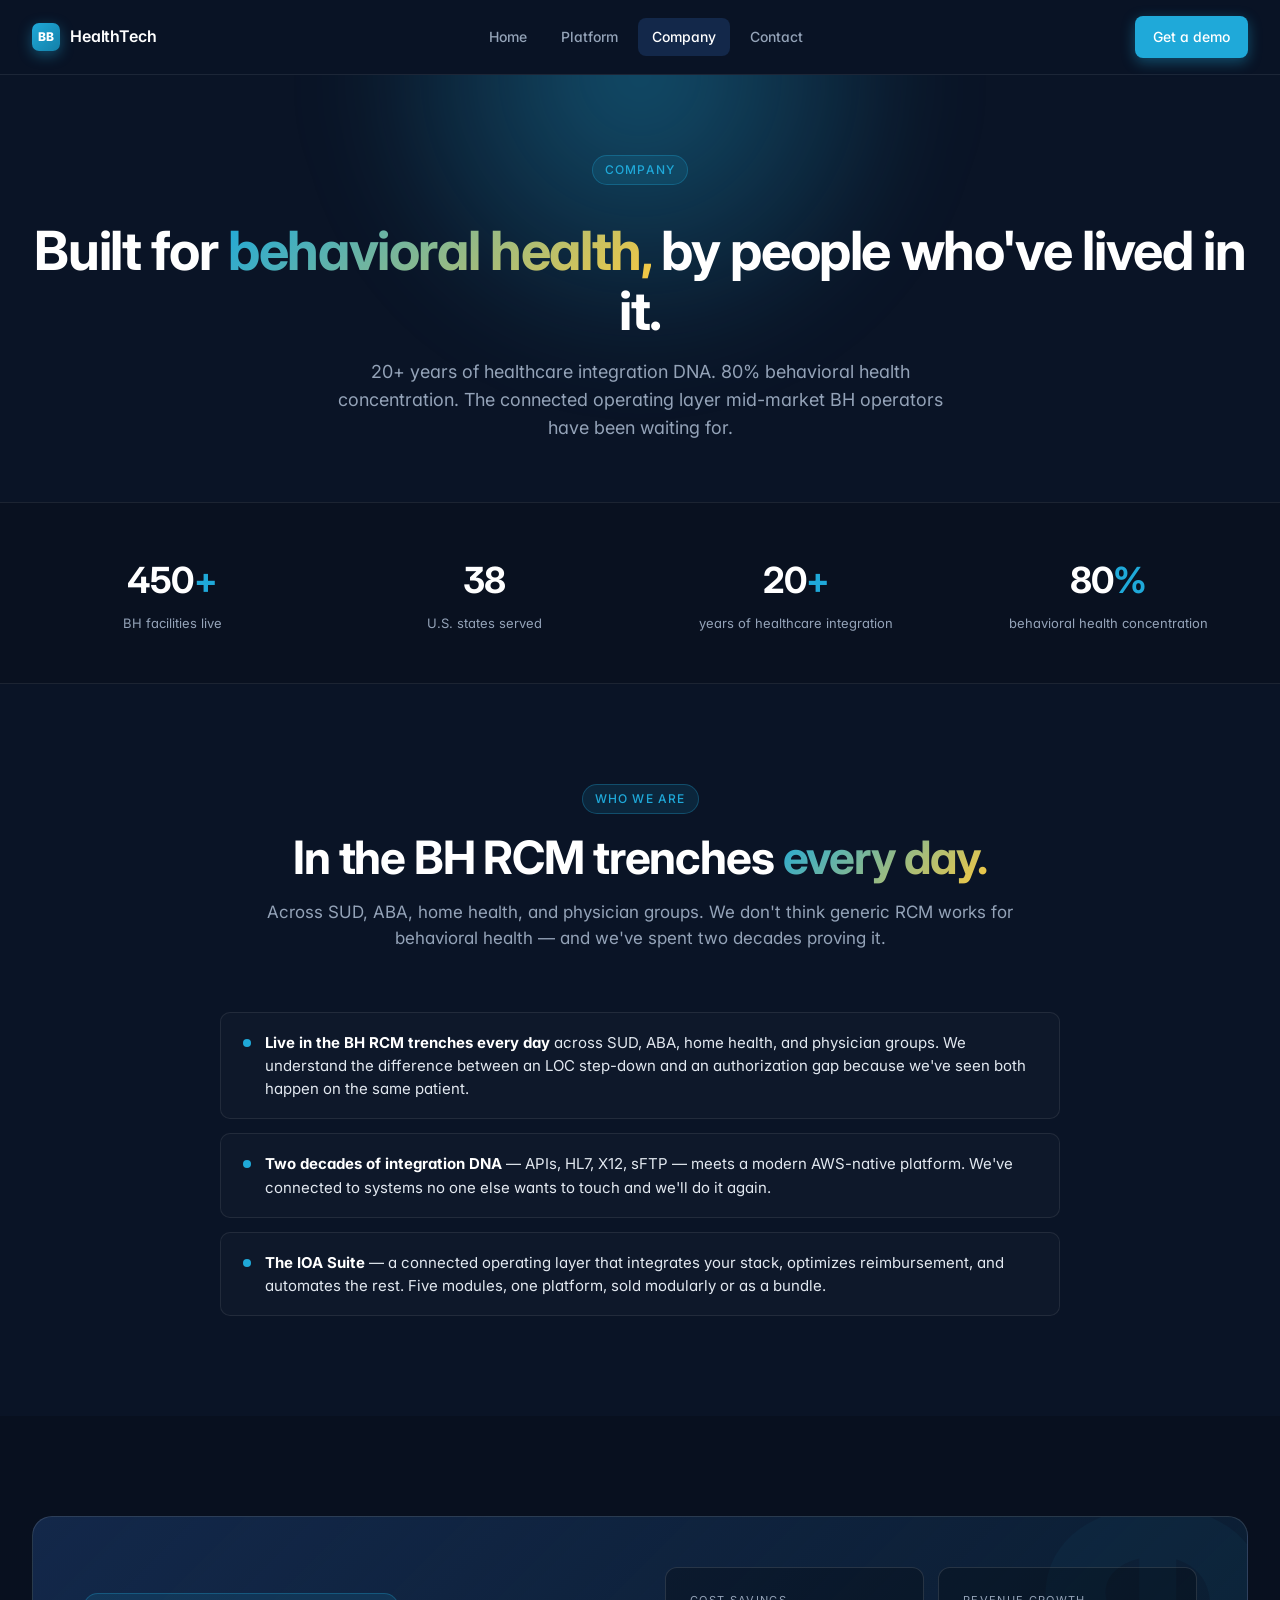
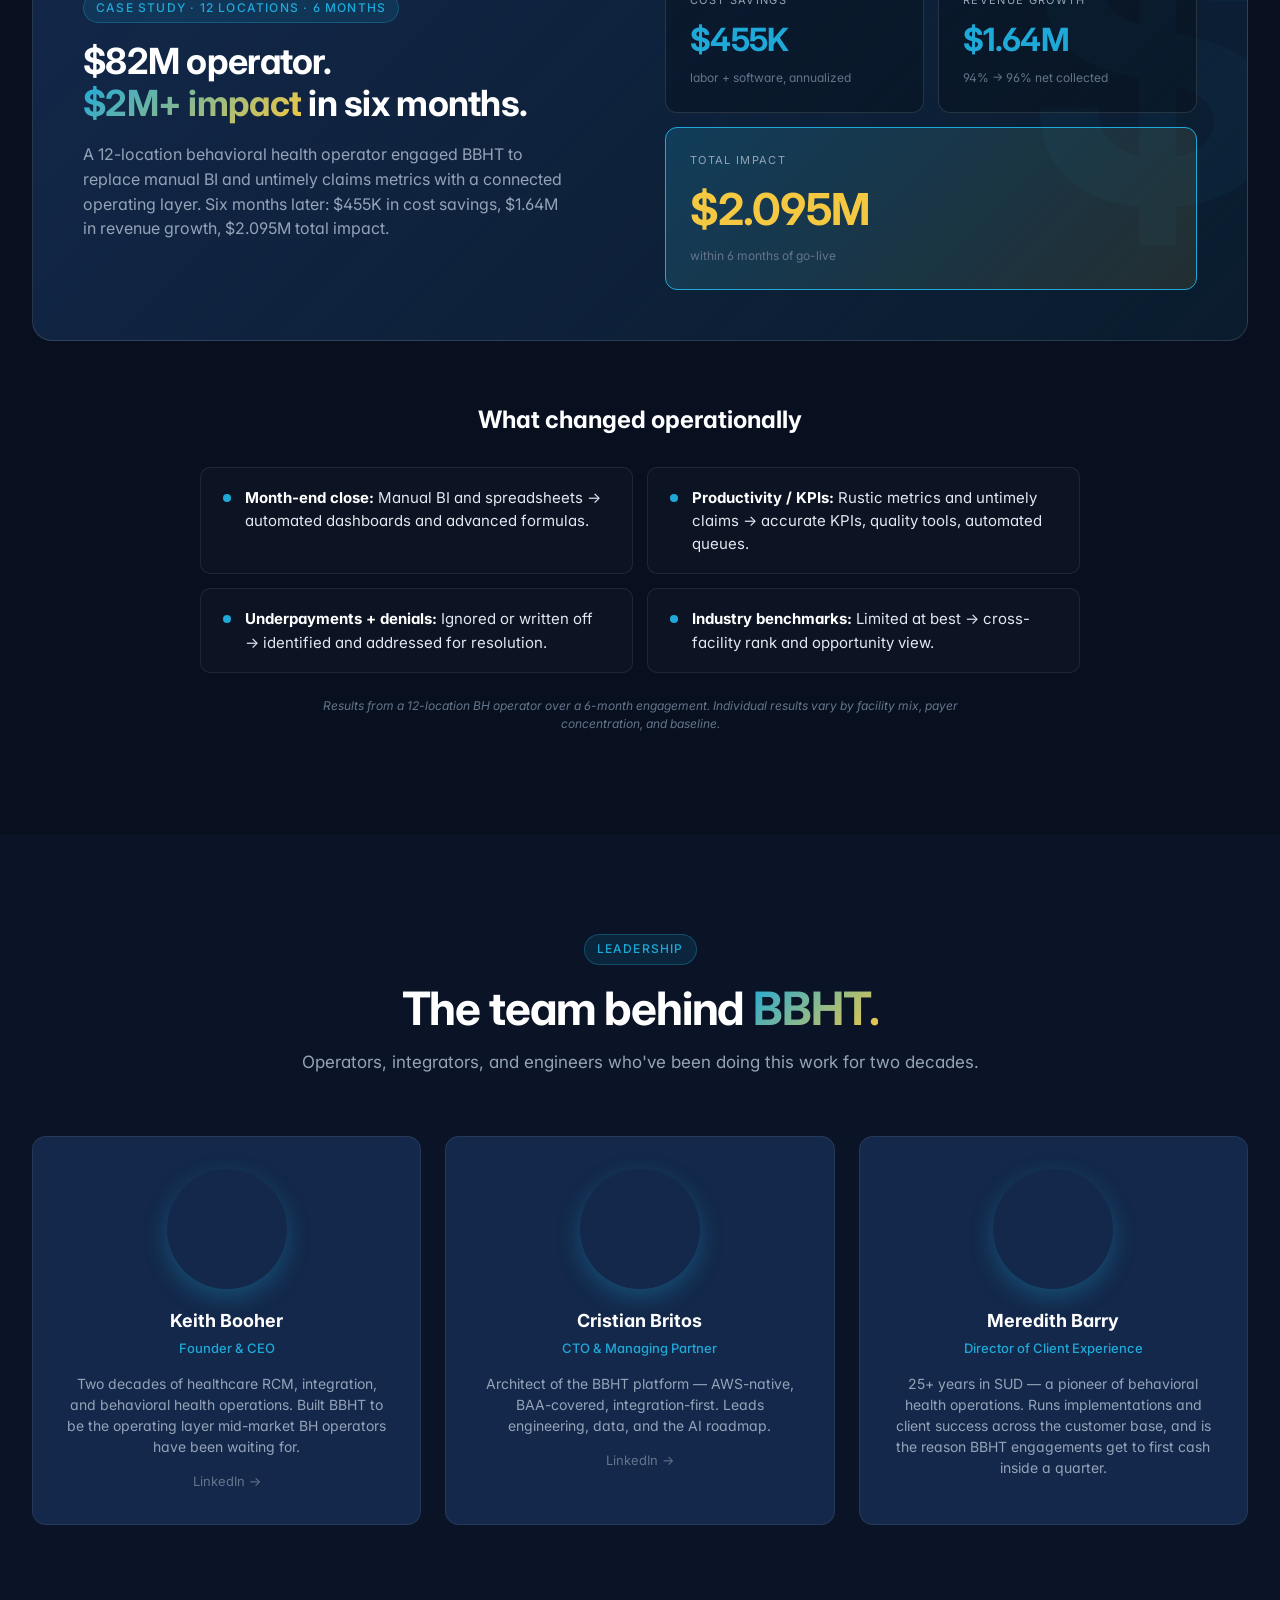
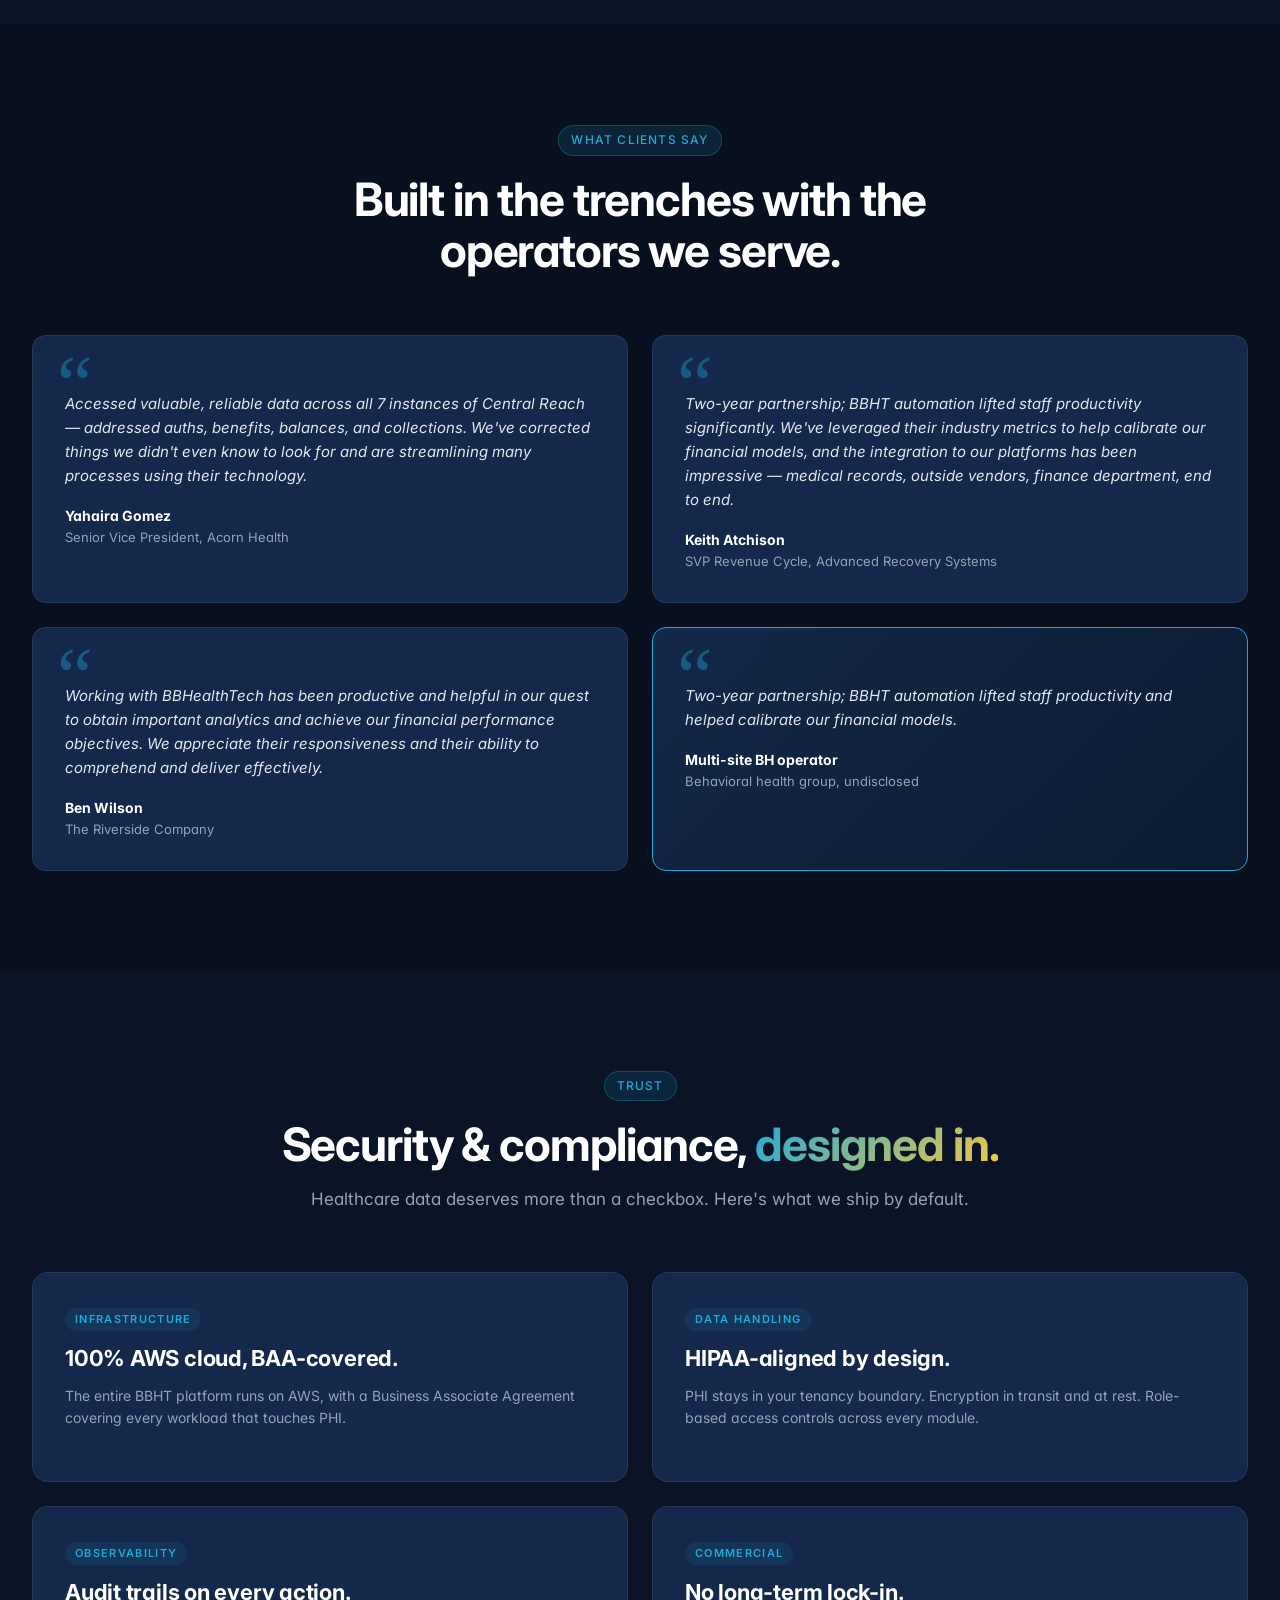
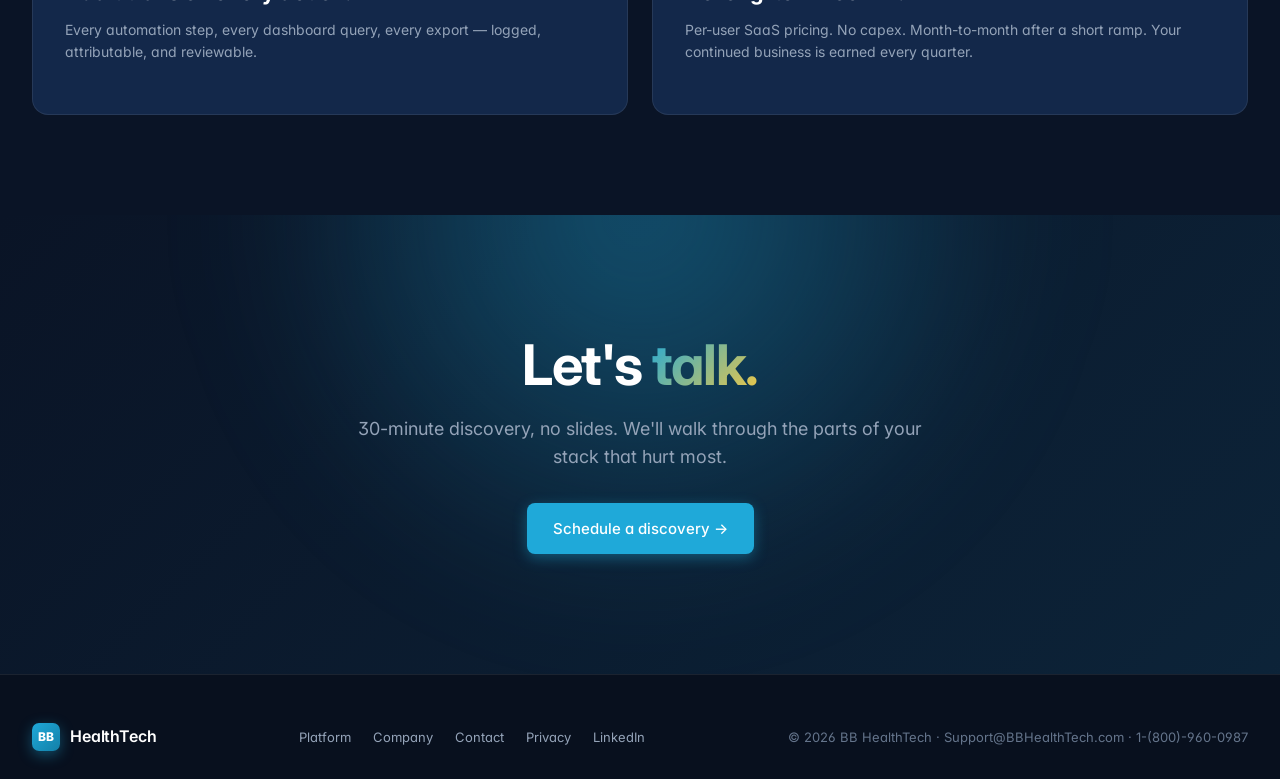
==== company.html @ 721f99e8 "v1.0.0 — initial site upload" ====
<!doctype html>
<html lang="en">
<head>
<meta charset="utf-8">
<meta name="viewport" content="width=device-width,initial-scale=1">
<title>Company — BB HealthTech</title>
<meta name="description" content="BB HealthTech (BBHT) is the connected operating layer for mid-market behavioral health. 20+ years of healthcare integration DNA. Meet the team.">
<link rel="canonical" href="https://www.bbhealthtech.com/company.html">
<link rel="stylesheet" href="styles.css">
<link href="https://fonts.googleapis.com/css2?family=Inter:wght@400;500;600;700&display=swap" rel="stylesheet">
</head>
<body>

<nav>
  <div class="nav-inner">
    <a href="/" class="logo"><div class="logo-mark">BB</div>HealthTech</a>
    <div class="nav-links">
      <a href="index.html">Home</a>
      <a href="platform.html">Platform</a>
      <a href="company.html" class="active">Company</a>
      <a href="contact.html">Contact</a>
    </div>
    <div class="nav-cta">
      <a class="btn btn-primary" href="contact.html">Get a demo</a>
    </div>
  </div>
</nav>

<header class="page-hero">
  <div class="container">
    <span class="eyebrow-pill">Company</span>
    <h1>Built for <span class="grad">behavioral health,</span> by people who've lived in it.</h1>
    <p>20+ years of healthcare integration DNA. 80% behavioral health concentration. The connected operating layer mid-market BH operators have been waiting for.</p>
  </div>
</header>

<!-- TRUST -->
<div class="trust">
  <div class="container trust-grid">
    <div><div class="v">450<span class="accent">+</span></div><div class="l">BH facilities live</div></div>
    <div><div class="v">38</div><div class="l">U.S. states served</div></div>
    <div><div class="v">20<span class="accent">+</span></div><div class="l">years of healthcare integration</div></div>
    <div><div class="v">80<span class="accent">%</span></div><div class="l">behavioral health concentration</div></div>
  </div>
</div>

<!-- WHO WE ARE -->
<section>
  <div class="container">
    <div class="section-head">
      <span class="eyebrow">Who we are</span>
      <h2>In the BH RCM trenches <span class="grad">every day.</span></h2>
      <p>Across SUD, ABA, home health, and physician groups. We don't think generic RCM works for behavioral health — and we've spent two decades proving it.</p>
    </div>
    <div class="problem-list" style="grid-template-columns:1fr;max-width:840px;margin:0 auto">
      <div class="row"><div class="dot"></div><p><b style="color:#fff">Live in the BH RCM trenches every day</b> across SUD, ABA, home health, and physician groups. We understand the difference between an LOC step-down and an authorization gap because we've seen both happen on the same patient.</p></div>
      <div class="row"><div class="dot"></div><p><b style="color:#fff">Two decades of integration DNA</b> — APIs, HL7, X12, sFTP — meets a modern AWS-native platform. We've connected to systems no one else wants to touch and we'll do it again.</p></div>
      <div class="row"><div class="dot"></div><p><b style="color:#fff">The IOA Suite</b> — a connected operating layer that integrates your stack, optimizes reimbursement, and automates the rest. Five modules, one platform, sold modularly or as a bundle.</p></div>
    </div>
  </div>
</section>

<!-- CASE STUDY -->
<section class="ioa-frame" id="case-study">
  <div class="container">
    <div class="case-card">
      <div class="case-text">
        <span class="eyebrow-pill">Case study · 12 locations · 6 months</span>
        <h3>$82M operator.<br><span class="grad">$2M+ impact</span> in six months.</h3>
        <p>A 12-location behavioral health operator engaged BBHT to replace manual BI and untimely claims metrics with a connected operating layer. Six months later: $455K in cost savings, $1.64M in revenue growth, $2.095M total impact.</p>
      </div>
      <div class="case-nums">
        <div class="item"><div class="lbl">Cost savings</div><div class="v">$455K</div><div class="sub">labor + software, annualized</div></div>
        <div class="item"><div class="lbl">Revenue growth</div><div class="v">$1.64M</div><div class="sub">94% → 96% net collected</div></div>
        <div class="item big"><div class="lbl">Total impact</div><div class="v">$2.095M</div><div class="sub">within 6 months of go-live</div></div>
      </div>
    </div>

    <div style="max-width:880px;margin:60px auto 0">
      <h3 style="color:#fff;font-size:24px;margin:0 0 28px;text-align:center">What changed operationally</h3>
      <div class="problem-list">
        <div class="row"><div class="dot"></div><p><b style="color:#fff">Month-end close:</b> Manual BI and spreadsheets → automated dashboards and advanced formulas.</p></div>
        <div class="row"><div class="dot"></div><p><b style="color:#fff">Productivity / KPIs:</b> Rustic metrics and untimely claims → accurate KPIs, quality tools, automated queues.</p></div>
        <div class="row"><div class="dot"></div><p><b style="color:#fff">Underpayments + denials:</b> Ignored or written off → identified and addressed for resolution.</p></div>
        <div class="row"><div class="dot"></div><p><b style="color:#fff">Industry benchmarks:</b> Limited at best → cross-facility rank and opportunity view.</p></div>
      </div>
    </div>
    <p class="case-disclaimer" style="text-align:center;margin:24px auto 0;max-width:680px">Results from a 12-location BH operator over a 6-month engagement. Individual results vary by facility mix, payer concentration, and baseline.</p>
  </div>
</section>

<!-- TEAM -->
<section id="team">
  <div class="container">
    <div class="section-head">
      <span class="eyebrow">Leadership</span>
      <h2>The team behind <span class="grad">BBHT.</span></h2>
      <p>Operators, integrators, and engineers who've been doing this work for two decades.</p>
    </div>
    <div class="team-grid">
      <div class="team-card">
        <div class="team-photo" style="background-image:url('https://bbhealthtech.com/wp-content/uploads/2022/07/Keith-Booher.jpg');background-size:cover;background-position:center"></div>
        <h4>Keith Booher</h4>
        <div class="role">Founder &amp; CEO</div>
        <p class="bio">Two decades of healthcare RCM, integration, and behavioral health operations. Built BBHT to be the operating layer mid-market BH operators have been waiting for.</p>
        <a class="li" href="https://www.linkedin.com/in/keithbooher/" target="_blank" rel="noopener">LinkedIn →</a>
      </div>
      <div class="team-card">
        <div class="team-photo" style="background-image:url('https://bbhealthtech.com/wp-content/uploads/2022/07/Cristian-Britos.jpg');background-size:cover;background-position:center"></div>
        <h4>Cristian Britos</h4>
        <div class="role">CTO &amp; Managing Partner</div>
        <p class="bio">Architect of the BBHT platform — AWS-native, BAA-covered, integration-first. Leads engineering, data, and the AI roadmap.</p>
        <a class="li" href="https://www.linkedin.com/in/cristianbritos/" target="_blank" rel="noopener">LinkedIn →</a>
      </div>
      <div class="team-card">
        <div class="team-photo" style="background-image:url('https://bbhealthtech.com/wp-content/uploads/2022/07/unnamed.jpg');background-size:cover;background-position:center"></div>
        <h4>Meredith Barry</h4>
        <div class="role">Director of Client Experience</div>
        <p class="bio">25+ years in SUD — a pioneer of behavioral health operations. Runs implementations and client success across the customer base, and is the reason BBHT engagements get to first cash inside a quarter.</p>
      </div>
    </div>
  </div>
</section>

<!-- TESTIMONIALS -->
<section class="ioa-frame">
  <div class="container">
    <div class="section-head">
      <span class="eyebrow">What clients say</span>
      <h2>Built in the trenches with the operators we serve.</h2>
    </div>
    <div class="testimonial-grid">
      <div class="testimonial">
        <p>Accessed valuable, reliable data across all 7 instances of Central Reach — addressed auths, benefits, balances, and collections. We've corrected things we didn't even know to look for and are streamlining many processes using their technology.</p>
        <div class="who"><b>Yahaira Gomez</b>Senior Vice President, Acorn Health</div>
      </div>
      <div class="testimonial">
        <p>Two-year partnership; BBHT automation lifted staff productivity significantly. We've leveraged their industry metrics to help calibrate our financial models, and the integration to our platforms has been impressive — medical records, outside vendors, finance department, end to end.</p>
        <div class="who"><b>Keith Atchison</b>SVP Revenue Cycle, Advanced Recovery Systems</div>
      </div>
      <div class="testimonial">
        <p>Working with BBHealthTech has been productive and helpful in our quest to obtain important analytics and achieve our financial performance objectives. We appreciate their responsiveness and their ability to comprehend and deliver effectively.</p>
        <div class="who"><b>Ben Wilson</b>The Riverside Company</div>
      </div>
      <div class="testimonial" style="background:linear-gradient(135deg,var(--surface) 0%,rgba(31,169,217,.08) 100%);border-color:var(--cyan)">
        <p>Two-year partnership; BBHT automation lifted staff productivity and helped calibrate our financial models.</p>
        <div class="who"><b>Multi-site BH operator</b>Behavioral health group, undisclosed</div>
      </div>
    </div>
  </div>
</section>

<!-- TRUST: COMPLIANCE -->
<section>
  <div class="container">
    <div class="section-head">
      <span class="eyebrow">Trust</span>
      <h2>Security &amp; compliance, <span class="grad">designed in.</span></h2>
      <p>Healthcare data deserves more than a checkbox. Here's what we ship by default.</p>
    </div>
    <div class="features">
      <div class="feature">
        <span class="badge">Infrastructure</span>
        <h3>100% AWS cloud, BAA-covered.</h3>
        <p>The entire BBHT platform runs on AWS, with a Business Associate Agreement covering every workload that touches PHI.</p>
      </div>
      <div class="feature">
        <span class="badge">Data handling</span>
        <h3>HIPAA-aligned by design.</h3>
        <p>PHI stays in your tenancy boundary. Encryption in transit and at rest. Role-based access controls across every module.</p>
      </div>
      <div class="feature">
        <span class="badge">Observability</span>
        <h3>Audit trails on every action.</h3>
        <p>Every automation step, every dashboard query, every export — logged, attributable, and reviewable.</p>
      </div>
      <div class="feature">
        <span class="badge">Commercial</span>
        <h3>No long-term lock-in.</h3>
        <p>Per-user SaaS pricing. No capex. Month-to-month after a short ramp. Your continued business is earned every quarter.</p>
      </div>
    </div>
  </div>
</section>

<!-- CTA -->
<section class="cta">
  <div class="container cta-inner">
    <h2>Let's <span class="grad">talk.</span></h2>
    <p>30-minute discovery, no slides. We'll walk through the parts of your stack that hurt most.</p>
    <a href="contact.html" class="btn btn-primary btn-lg">Schedule a discovery →</a>
  </div>
</section>

<footer>
  <div class="container foot">
    <div class="logo"><div class="logo-mark">BB</div>HealthTech</div>
    <div class="foot-links">
      <a href="platform.html">Platform</a>
      <a href="company.html">Company</a>
      <a href="contact.html">Contact</a>
      <a href="privacy.html">Privacy</a>
      <a href="https://www.linkedin.com/company/bbhealthtech/" target="_blank" rel="noopener">LinkedIn</a>
    </div>
    <div>© 2026 BB HealthTech · Support@BBHealthTech.com · 1-(800)-960-0987</div>
  </div>
</footer>

</body>
</html>
---- styles.css ----
/* ===========================================================
   BB HealthTech — v1.0 static site
   Direction C aesthetic; brand: navy/cyan/gold on dark
   =========================================================== */

:root{
  --bg:#0A1426;
  --bg-2:#0F2A47;
  --surface:#13284A;
  --surface-2:#1A3057;
  --cyan:#1FA9D9;
  --cyan-dim:#1690bb;
  --cyan-glow:rgba(31,169,217,.4);
  --gold:#F5C842;
  --green:#10B981;
  --red:#EF4444;
  --text:#E2E8F0;
  --text-2:#94A3B8;
  --text-3:#64748B;
  --line:rgba(255,255,255,.08);
  --line-2:rgba(255,255,255,.12);
}

*{box-sizing:border-box}
html,body{margin:0;padding:0;background:var(--bg);color:var(--text);font-family:"Inter",-apple-system,BlinkMacSystemFont,"Segoe UI",Helvetica,Arial,sans-serif;line-height:1.55;-webkit-font-smoothing:antialiased}
body{font-feature-settings:"ss01","cv11";overflow-x:hidden}
a{color:inherit;text-decoration:none}
img{max-width:100%;display:block}

.container{max-width:1280px;margin:0 auto;padding:0 32px;position:relative}
.narrow{max-width:880px;margin:0 auto;padding:0 32px}

/* ---------- NAV ---------- */
nav{position:sticky;top:0;z-index:100;background:rgba(10,20,38,.82);backdrop-filter:blur(20px);-webkit-backdrop-filter:blur(20px);border-bottom:1px solid var(--line)}
.nav-inner{display:flex;align-items:center;justify-content:space-between;padding:16px 32px;max-width:1280px;margin:0 auto}
.logo{display:flex;align-items:center;gap:10px;font-weight:600;font-size:16px;color:#fff;letter-spacing:-.01em}
.logo-mark{width:28px;height:28px;border-radius:7px;background:linear-gradient(135deg,var(--cyan),#1380a8);display:grid;place-items:center;font-weight:800;color:#fff;font-size:12px;box-shadow:0 4px 14px var(--cyan-glow)}
.nav-links{display:flex;gap:6px}
.nav-links a{padding:8px 14px;border-radius:8px;font-size:14px;color:var(--text-2);transition:all .15s;font-weight:500}
.nav-links a:hover,.nav-links a.active{background:var(--surface);color:#fff}
.nav-cta{display:flex;gap:10px;align-items:center}

/* ---------- BUTTONS ---------- */
.btn{display:inline-flex;align-items:center;gap:8px;padding:10px 18px;border-radius:8px;font-size:14px;font-weight:500;cursor:pointer;transition:all .15s;border:none;font-family:inherit}
.btn-primary{background:var(--cyan);color:#fff;box-shadow:0 4px 14px var(--cyan-glow)}
.btn-primary:hover{background:var(--cyan-dim);transform:translateY(-1px)}
.btn-ghost{color:var(--text);border:1px solid var(--line-2);background:transparent}
.btn-ghost:hover{background:var(--surface);border-color:var(--cyan)}
.btn-lg{padding:14px 26px;font-size:15px}

/* ---------- HERO ---------- */
.hero{padding:80px 0 60px;position:relative;overflow:hidden}
.hero-bg{position:absolute;inset:0;pointer-events:none;z-index:0}
.hero-bg::before{content:"";position:absolute;width:600px;height:600px;border-radius:50%;background:radial-gradient(circle,var(--cyan-glow),transparent 70%);top:-200px;right:-100px;filter:blur(40px)}
.hero-bg::after{content:"";position:absolute;width:500px;height:500px;border-radius:50%;background:radial-gradient(circle,rgba(245,200,66,.15),transparent 70%);bottom:-200px;left:-100px;filter:blur(40px)}
.hero-inner{position:relative;z-index:1;text-align:center;max-width:900px;margin:0 auto 60px}
.hero-chip{display:inline-flex;align-items:center;gap:8px;padding:6px 14px;background:var(--surface);border:1px solid var(--line-2);border-radius:999px;font-size:13px;color:var(--text-2);margin-bottom:28px}
.hero-chip .dot{width:6px;height:6px;border-radius:50%;background:var(--green);box-shadow:0 0 8px var(--green)}
.hero h1{font-size:62px;line-height:1.05;letter-spacing:-.03em;margin:0 0 24px;font-weight:700;color:#fff}
.hero h1 .grad{background:linear-gradient(135deg,var(--cyan) 0%,var(--gold) 100%);-webkit-background-clip:text;-webkit-text-fill-color:transparent;background-clip:text}
.hero .sub{font-size:20px;color:var(--text-2);max-width:680px;margin:0 auto 36px;line-height:1.55}
.hero-actions{display:flex;gap:14px;justify-content:center;flex-wrap:wrap}

/* ---------- PRODUCT SCREENSHOT ---------- */
.product-shot{position:relative;z-index:1;max-width:1200px;margin:0 auto;border-radius:16px;background:var(--bg-2);border:1px solid var(--line-2);box-shadow:0 40px 80px rgba(0,0,0,.5),0 0 0 1px rgba(255,255,255,.04),0 0 100px rgba(31,169,217,.15);overflow:hidden}
.ps-chrome{padding:12px 16px;border-bottom:1px solid var(--line);display:flex;align-items:center;gap:12px;background:rgba(255,255,255,.02)}
.ps-dot{width:10px;height:10px;border-radius:50%;background:var(--line-2)}
.ps-dot.r{background:#FF5F57}.ps-dot.y{background:#FEBC2E}.ps-dot.g{background:#28C840}
.ps-url{flex:1;background:rgba(0,0,0,.25);border-radius:6px;padding:6px 12px;font-size:12px;color:var(--text-3);font-family:ui-monospace,SFMono-Regular,Menlo,monospace;text-align:center;max-width:380px;margin:0 auto}
.ps-url b{color:var(--text-2)}
.ps-body{padding:24px;display:grid;grid-template-columns:200px 1fr;gap:24px;min-height:520px}
.ps-side{background:rgba(0,0,0,.2);border-radius:10px;padding:16px}
.ps-side .ttl{font-size:11px;color:var(--text-3);text-transform:uppercase;letter-spacing:.12em;margin-bottom:10px;padding:0 8px}
.ps-side .it{padding:9px 12px;border-radius:6px;font-size:13px;color:var(--text-2);margin-bottom:4px;cursor:default;display:flex;align-items:center;gap:10px}
.ps-side .it::before{content:"";width:6px;height:6px;border-radius:50%;background:var(--line-2)}
.ps-side .it.active{background:rgba(31,169,217,.15);color:#fff}
.ps-side .it.active::before{background:var(--cyan);box-shadow:0 0 8px var(--cyan)}
.ps-main h2{margin:0 0 4px;color:#fff;font-size:22px}
.ps-main .crumb{font-size:12px;color:var(--text-3);margin-bottom:18px;text-transform:uppercase;letter-spacing:.1em}
.kpi-row{display:grid;grid-template-columns:repeat(4,1fr);gap:14px;margin-bottom:24px}
.kpi{background:rgba(255,255,255,.03);border:1px solid var(--line);border-radius:10px;padding:14px}
.kpi .lbl{font-size:11px;color:var(--text-3);text-transform:uppercase;letter-spacing:.1em;margin-bottom:6px}
.kpi .v{font-size:24px;color:#fff;font-weight:600;letter-spacing:-.02em}
.kpi .d{font-size:11px;color:var(--green);display:inline-flex;align-items:center;gap:2px;margin-top:2px}
.kpi .d.bad{color:var(--red)}
.chart{background:rgba(255,255,255,.03);border:1px solid var(--line);border-radius:10px;padding:16px;height:220px;position:relative}
.chart-head{display:flex;justify-content:space-between;align-items:center;margin-bottom:10px}
.chart-title{color:#fff;font-size:14px;font-weight:500}
.chart-legend{display:flex;gap:14px;font-size:11px;color:var(--text-3)}
.chart-legend span{display:inline-flex;align-items:center;gap:6px}
.chart-legend i{display:inline-block;width:8px;height:8px;border-radius:2px}
.bars{display:flex;align-items:flex-end;gap:10px;height:140px;margin-top:14px}
.bar{flex:1;display:flex;flex-direction:column;align-items:center;gap:4px;position:relative}
.bar .stack{width:100%;display:flex;flex-direction:column;gap:2px;border-radius:4px;overflow:hidden}
.bar .s1{background:var(--cyan);height:60px}
.bar .s2{background:rgba(31,169,217,.3);height:20px}
.bar:nth-child(2) .s1{height:80px}.bar:nth-child(2) .s2{height:14px}
.bar:nth-child(3) .s1{height:65px}.bar:nth-child(3) .s2{height:30px}
.bar:nth-child(4) .s1{height:90px}.bar:nth-child(4) .s2{height:18px}
.bar:nth-child(5) .s1{height:75px}.bar:nth-child(5) .s2{height:12px}
.bar:nth-child(6) .s1{height:100px}.bar:nth-child(6) .s2{height:8px}
.bar .lab{font-size:10px;color:var(--text-3);margin-top:6px}

/* ---------- TRUST STRIP ---------- */
.trust{padding:50px 0;border-top:1px solid var(--line);border-bottom:1px solid var(--line);background:rgba(0,0,0,.15)}
.trust-grid{display:grid;grid-template-columns:repeat(4,1fr);gap:32px;text-align:center}
.trust .v{font-size:36px;color:#fff;font-weight:700;letter-spacing:-.02em}
.trust .v .accent{color:var(--cyan)}
.trust .l{font-size:13px;color:var(--text-2);margin-top:4px}

/* ---------- SECTIONS ---------- */
section{padding:100px 0}
.section-head{text-align:center;max-width:760px;margin:0 auto 60px}
.section-head .eyebrow,.eyebrow-pill{display:inline-block;padding:5px 12px;background:rgba(31,169,217,.12);border:1px solid rgba(31,169,217,.3);border-radius:999px;font-size:12px;color:var(--cyan);letter-spacing:.1em;text-transform:uppercase;margin-bottom:18px;font-weight:500}
.section-head h2{font-size:46px;color:#fff;letter-spacing:-.025em;margin:0 0 16px;font-weight:700;line-height:1.1}
.section-head h2 .grad{background:linear-gradient(135deg,var(--cyan),var(--gold));-webkit-background-clip:text;-webkit-text-fill-color:transparent;background-clip:text}
.section-head p{color:var(--text-2);font-size:17px;margin:0}

/* ---------- PROBLEM STATS ---------- */
.problem-grid{display:grid;grid-template-columns:repeat(4,1fr);gap:18px;margin-bottom:36px}
.problem-card{background:var(--surface);border:1px solid var(--line);border-radius:14px;padding:24px;transition:all .15s}
.problem-card:hover{border-color:var(--cyan);transform:translateY(-2px)}
.problem-card .big{font-size:34px;font-weight:700;color:#fff;letter-spacing:-.02em}
.problem-card .big .accent{color:var(--cyan)}
.problem-card .lbl{font-size:13px;color:var(--text-2);margin-top:6px;line-height:1.4}
.problem-list{display:grid;grid-template-columns:repeat(2,1fr);gap:14px}
.problem-list .row{display:flex;gap:14px;padding:18px 22px;background:rgba(255,255,255,.02);border:1px solid var(--line);border-radius:10px;color:var(--text)}
.problem-list .row .dot{width:8px;height:8px;border-radius:50%;background:var(--cyan);margin-top:8px;flex-shrink:0}
.problem-list .row p{margin:0;font-size:15px;color:var(--text)}

/* ---------- IOA FRAMEWORK ---------- */
.ioa-frame{background:rgba(0,0,0,.18)}
.ioa-grid{display:grid;grid-template-columns:repeat(3,1fr);gap:20px}
.ioa-card{background:var(--surface);border:1px solid var(--line);border-radius:14px;padding:32px 28px;position:relative;overflow:hidden;transition:all .2s}
.ioa-card:hover{border-color:var(--cyan);transform:translateY(-3px)}
.ioa-card::before{content:"";position:absolute;top:0;left:0;right:0;height:3px;background:var(--cyan)}
.ioa-card .letter{font-size:54px;font-weight:800;color:var(--cyan);line-height:1;letter-spacing:-.04em;margin-bottom:14px}
.ioa-card h3{font-size:22px;margin:6px 0 10px;color:#fff}
.ioa-card .sub{color:var(--gold);font-size:12px;letter-spacing:.12em;text-transform:uppercase;margin-bottom:14px;font-weight:600}
.ioa-card p{color:var(--text-2);margin:0;font-size:15px}

/* ---------- FEATURE / MODULE CARDS ---------- */
.features{display:grid;grid-template-columns:1fr 1fr;gap:24px}
.feature{background:var(--surface);border:1px solid var(--line);border-radius:16px;padding:32px;transition:all .2s;position:relative;overflow:hidden}
.feature:hover{border-color:var(--cyan);transform:translateY(-3px);box-shadow:0 20px 40px rgba(0,0,0,.3)}
.feature .badge{display:inline-block;font-size:11px;text-transform:uppercase;letter-spacing:.12em;color:var(--cyan);font-weight:600;margin-bottom:10px;padding:3px 10px;background:rgba(31,169,217,.1);border-radius:999px}
.feature .badge.roadmap{color:var(--gold);background:rgba(245,200,66,.1)}
.feature h3{font-size:22px;color:#fff;margin:0 0 10px;letter-spacing:-.01em}
.feature p{color:var(--text-2);font-size:14px;margin:0 0 20px}
.feature .mock{background:rgba(0,0,0,.25);border-radius:10px;padding:14px;border:1px solid var(--line);font-family:ui-monospace,SFMono-Regular,Menlo,monospace;font-size:12px}

/* AdmitIQ mock */
.mock-row{display:flex;justify-content:space-between;padding:8px 0;border-bottom:1px dashed var(--line);color:var(--text-2)}
.mock-row:last-child{border-bottom:none}
.mock-row b{color:#fff}
.mock-row .ok{color:var(--green)}
.mock-row .warn{color:var(--gold)}
.pfr-total{margin-top:10px;padding-top:14px;border-top:1px solid var(--cyan);display:flex;justify-content:space-between;color:#fff;font-weight:600}
.pfr-total span:last-child{color:var(--cyan);font-size:18px}

/* Denials list */
.denials-list .d-it{display:grid;grid-template-columns:1fr auto;align-items:center;padding:10px 0;border-bottom:1px dashed var(--line);color:var(--text-2);gap:12px}
.denials-list .d-it:last-child{border-bottom:none}
.denials-list .pill{padding:3px 10px;border-radius:999px;font-size:11px;font-weight:600;white-space:nowrap}
.pill.resolved{background:rgba(16,185,129,.15);color:var(--green)}
.pill.workflow{background:rgba(245,200,66,.15);color:var(--gold)}
.pill.review{background:rgba(31,169,217,.15);color:var(--cyan)}

/* Census heatmap */
.census-grid{display:grid;grid-template-columns:repeat(7,1fr);gap:3px}
.census-grid .c{aspect-ratio:1/1;border-radius:3px;background:var(--line)}
.census-grid .c.l1{background:rgba(31,169,217,.25)}
.census-grid .c.l2{background:rgba(31,169,217,.5)}
.census-grid .c.l3{background:rgba(31,169,217,.75)}
.census-grid .c.l4{background:var(--cyan)}
.census-grid .c.miss{background:rgba(239,68,68,.5)}
.census-foot{display:flex;justify-content:space-between;margin-top:10px;color:var(--text-2);font-size:11px}

/* Analytics mock (QuickSight-style) */
.qs-mock{background:rgba(0,0,0,.25);border-radius:10px;padding:14px;border:1px solid var(--line)}
.qs-tabs{display:flex;gap:6px;font-size:11px;color:var(--text-2);margin-bottom:12px;border-bottom:1px solid var(--line);padding-bottom:10px}
.qs-tab{padding:4px 10px;border-radius:5px}
.qs-tab.active{background:rgba(31,169,217,.18);color:#fff}
.qs-chart-row{display:grid;grid-template-columns:1fr 1fr;gap:10px}
.qs-pie{aspect-ratio:1/1;border-radius:50%;background:conic-gradient(var(--cyan) 0% 42%, var(--gold) 42% 58%, rgba(31,169,217,.4) 58% 78%, rgba(245,200,66,.4) 78% 100%);position:relative;max-width:120px;margin:0 auto}
.qs-pie::after{content:"";position:absolute;inset:30%;border-radius:50%;background:var(--bg-2)}
.qs-bars{display:flex;align-items:flex-end;gap:4px;height:100px}
.qs-bars .b{flex:1;background:var(--cyan);border-radius:2px 2px 0 0;opacity:.4}
.qs-bars .b.hi{opacity:1}

/* Roadmap timeline */
.roadmap{display:grid;grid-template-columns:repeat(3,1fr);gap:20px;margin-top:40px}
.rm-card{background:var(--surface);border:1px solid var(--line);border-radius:14px;padding:28px;position:relative}
.rm-card .when{font-size:11px;letter-spacing:.14em;text-transform:uppercase;color:var(--gold);font-weight:700;margin-bottom:14px;display:flex;align-items:center;gap:8px}
.rm-card .when::before{content:"";width:8px;height:8px;border-radius:50%;background:var(--gold)}
.rm-card.now .when{color:var(--green)}
.rm-card.now .when::before{background:var(--green);box-shadow:0 0 8px var(--green)}
.rm-card h3{color:#fff;font-size:20px;margin:0 0 10px;letter-spacing:-.01em}
.rm-card p{color:var(--text-2);font-size:14px;margin:0}
.rm-card ul{margin:14px 0 0;padding:0;list-style:none}
.rm-card li{padding:6px 0;color:var(--text-2);font-size:13px;display:flex;gap:8px}
.rm-card li::before{content:"→";color:var(--cyan)}

/* ---------- INTEGRATIONS ---------- */
.integ-section{background:rgba(0,0,0,.15)}
.integ-marquee{display:grid;grid-template-columns:repeat(7,1fr);gap:12px;margin-top:24px}
.integ-chip{background:var(--surface);border:1px solid var(--line);border-radius:10px;padding:14px 8px;text-align:center;color:var(--text);font-size:13px;font-weight:500;transition:all .15s}
.integ-chip:hover{border-color:var(--cyan);color:#fff;transform:translateY(-2px)}

/* ---------- CASE STUDY ---------- */
.case-card{background:linear-gradient(135deg,var(--surface) 0%,rgba(31,169,217,.08) 100%);border:1px solid var(--line-2);border-radius:20px;padding:50px;display:grid;grid-template-columns:1fr 1fr;gap:50px;align-items:center;position:relative;overflow:hidden}
.case-card::before{content:"$";position:absolute;font-size:400px;line-height:1;color:rgba(31,169,217,.04);right:-40px;top:-60px;font-weight:700;pointer-events:none}
.case-text h3{font-size:36px;color:#fff;letter-spacing:-.02em;margin:0 0 18px;line-height:1.15}
.case-text h3 .grad{background:linear-gradient(135deg,var(--cyan),var(--gold));-webkit-background-clip:text;-webkit-text-fill-color:transparent;background-clip:text}
.case-text p{color:var(--text-2);font-size:16px;max-width:480px;margin:0 0 24px}
.case-nums{display:grid;grid-template-columns:1fr 1fr;gap:14px;position:relative;z-index:1}
.case-nums .item{background:rgba(0,0,0,.25);border:1px solid var(--line-2);border-radius:12px;padding:24px}
.case-nums .item.big{grid-column:1/-1;background:linear-gradient(135deg,rgba(31,169,217,.2),rgba(245,200,66,.1));border-color:var(--cyan)}
.case-nums .lbl{font-size:11px;color:var(--text-2);text-transform:uppercase;letter-spacing:.12em;margin-bottom:6px}
.case-nums .v{font-size:32px;color:var(--cyan);font-weight:700;letter-spacing:-.02em}
.case-nums .big .v{font-size:44px;color:var(--gold)}
.case-nums .sub{font-size:12px;color:var(--text-3);margin-top:4px}
.case-disclaimer{font-size:12px;color:var(--text-3);font-style:italic;margin-top:18px;max-width:480px}

/* ---------- TESTIMONIAL ---------- */
.testimonial-grid{display:grid;grid-template-columns:repeat(2,1fr);gap:24px}
.testimonial{background:var(--surface);border:1px solid var(--line);border-radius:14px;padding:32px;position:relative}
.testimonial::before{content:"\201C";position:absolute;top:8px;left:24px;font-size:80px;color:var(--cyan);line-height:1;opacity:.4;font-family:Georgia,serif}
.testimonial p{margin:24px 0 18px;color:var(--text);font-size:15px;line-height:1.6;font-style:italic}
.testimonial .who{color:var(--text-2);font-size:13px;line-height:1.4}
.testimonial .who b{color:#fff;font-style:normal;display:block;font-size:14px;margin-bottom:2px}

/* ---------- TEAM ---------- */
.team-grid{display:grid;grid-template-columns:repeat(3,1fr);gap:24px}
.team-card{background:var(--surface);border:1px solid var(--line);border-radius:14px;padding:32px;text-align:center;transition:all .2s}
.team-card:hover{border-color:var(--cyan);transform:translateY(-3px)}
.team-photo{width:120px;height:120px;border-radius:50%;margin:0 auto 18px;background:linear-gradient(135deg,var(--cyan),var(--gold));display:grid;place-items:center;color:#0A1426;font-weight:800;font-size:42px;letter-spacing:-.02em;box-shadow:0 8px 24px rgba(31,169,217,.3)}
.team-card h4{margin:0 0 4px;color:#fff;font-size:18px}
.team-card .role{color:var(--cyan);font-size:13px;font-weight:500;margin-bottom:14px}
.team-card .bio{color:var(--text-2);font-size:14px;line-height:1.5;margin:0}
.team-card .li{display:inline-block;margin-top:14px;color:var(--text-3);font-size:13px}
.team-card .li:hover{color:var(--cyan)}

/* ---------- CTA ---------- */
.cta{padding:120px 0;background:linear-gradient(135deg,var(--bg) 0%,rgba(31,169,217,.1) 100%);text-align:center;position:relative;overflow:hidden}
.cta::before{content:"";position:absolute;width:800px;height:800px;border-radius:50%;background:radial-gradient(circle,var(--cyan-glow),transparent 70%);top:-400px;left:50%;transform:translateX(-50%);filter:blur(60px);pointer-events:none}
.cta-inner{position:relative;z-index:1}
.cta h2{font-size:56px;color:#fff;letter-spacing:-.025em;margin:0 0 18px;line-height:1.1}
.cta h2 .grad{background:linear-gradient(135deg,var(--cyan),var(--gold));-webkit-background-clip:text;-webkit-text-fill-color:transparent;background-clip:text}
.cta p{color:var(--text-2);font-size:18px;max-width:580px;margin:0 auto 32px}

/* ---------- FOOTER ---------- */
footer{padding:48px 0 28px;border-top:1px solid var(--line);font-size:13px;color:var(--text-3);background:rgba(0,0,0,.2)}
.foot{display:flex;justify-content:space-between;align-items:center;flex-wrap:wrap;gap:20px}
.foot a{color:var(--text-2)}.foot a:hover{color:#fff}
.foot-links{display:flex;gap:22px;flex-wrap:wrap}

/* ---------- INTERIOR PAGE HEADERS ---------- */
.page-hero{padding:80px 0 60px;text-align:center;position:relative;overflow:hidden}
.page-hero::before{content:"";position:absolute;width:600px;height:600px;border-radius:50%;background:radial-gradient(circle,var(--cyan-glow),transparent 70%);top:-300px;left:50%;transform:translateX(-50%);filter:blur(40px);pointer-events:none}
.page-hero h1{position:relative;font-size:54px;letter-spacing:-.025em;margin:18px 0 18px;color:#fff;line-height:1.1}
.page-hero h1 .grad{background:linear-gradient(135deg,var(--cyan),var(--gold));-webkit-background-clip:text;-webkit-text-fill-color:transparent;background-clip:text}
.page-hero p{position:relative;font-size:18px;color:var(--text-2);max-width:640px;margin:0 auto;line-height:1.55}

/* ---------- FORMS ---------- */
.form-wrap{max-width:640px;margin:0 auto;background:var(--surface);border:1px solid var(--line-2);border-radius:18px;padding:40px}
.form-row{display:flex;flex-direction:column;gap:6px;margin-bottom:18px}
.form-row.two{display:grid;grid-template-columns:1fr 1fr;gap:14px;margin-bottom:0}
.form-row label{font-size:13px;color:var(--text-2);font-weight:500;letter-spacing:.02em}
.form-row input,.form-row select,.form-row textarea{background:rgba(0,0,0,.25);border:1px solid var(--line);border-radius:8px;padding:12px 14px;color:#fff;font-size:14px;font-family:inherit;transition:all .15s;width:100%}
.form-row input:focus,.form-row select:focus,.form-row textarea:focus{outline:none;border-color:var(--cyan);box-shadow:0 0 0 3px rgba(31,169,217,.18)}
.form-row textarea{resize:vertical;min-height:110px}
/* Dark-mode <select> dropdown — option panel inherits dark scheme + explicit colors */
.form-wrap{color-scheme:dark}
.form-row select{color-scheme:dark;appearance:none;-webkit-appearance:none;background-image:linear-gradient(45deg,transparent 50%,var(--text-2) 50%),linear-gradient(135deg,var(--text-2) 50%,transparent 50%);background-position:calc(100% - 18px) 18px,calc(100% - 13px) 18px;background-size:5px 5px,5px 5px;background-repeat:no-repeat;padding-right:38px}
.form-row select option{background:var(--bg-2);color:var(--text);padding:10px}
.form-row select option:checked{background:var(--cyan);color:#fff}
.form-row select option:disabled{color:var(--text-3)}
.form-fine{font-size:12px;color:var(--text-3);margin-top:14px;text-align:center}

/* ---------- LEGAL / PRIVACY PROSE ---------- */
.legal-prose{color:var(--text);font-size:16px;line-height:1.7;max-width:760px;margin:0 auto}
.legal-prose h2{color:#fff;font-size:22px;margin:36px 0 12px;letter-spacing:-.01em}
.legal-prose p{margin:0 0 14px}
.legal-prose ul{padding-left:22px;margin:0 0 14px}
.legal-prose li{margin-bottom:6px}
.legal-prose a{color:var(--cyan);border-bottom:1px solid rgba(31,169,217,.4)}

/* ---------- RESPONSIVE ---------- */
@media(max-width:900px){
  .hero h1,.page-hero h1{font-size:38px}
  .section-head h2{font-size:32px}
  .ps-body{grid-template-columns:1fr}
  .kpi-row{grid-template-columns:repeat(2,1fr)}
  .trust-grid,.features,.case-card,.case-nums,.problem-grid,.ioa-grid,.team-grid,.roadmap,.testimonial-grid,.problem-list{grid-template-columns:1fr 1fr}
  .integ-marquee{grid-template-columns:repeat(3,1fr)}
  .nav-links{display:none}
  .case-card{display:block;padding:32px}
  .case-card .case-nums{margin-top:24px}
  .cta h2{font-size:38px}
  .form-row.two{grid-template-columns:1fr}
}
@media(max-width:560px){
  .container{padding:0 20px}
  .trust-grid,.features,.problem-grid,.ioa-grid,.team-grid,.roadmap,.testimonial-grid,.problem-list,.case-nums{grid-template-columns:1fr}
  .integ-marquee{grid-template-columns:repeat(2,1fr)}
}
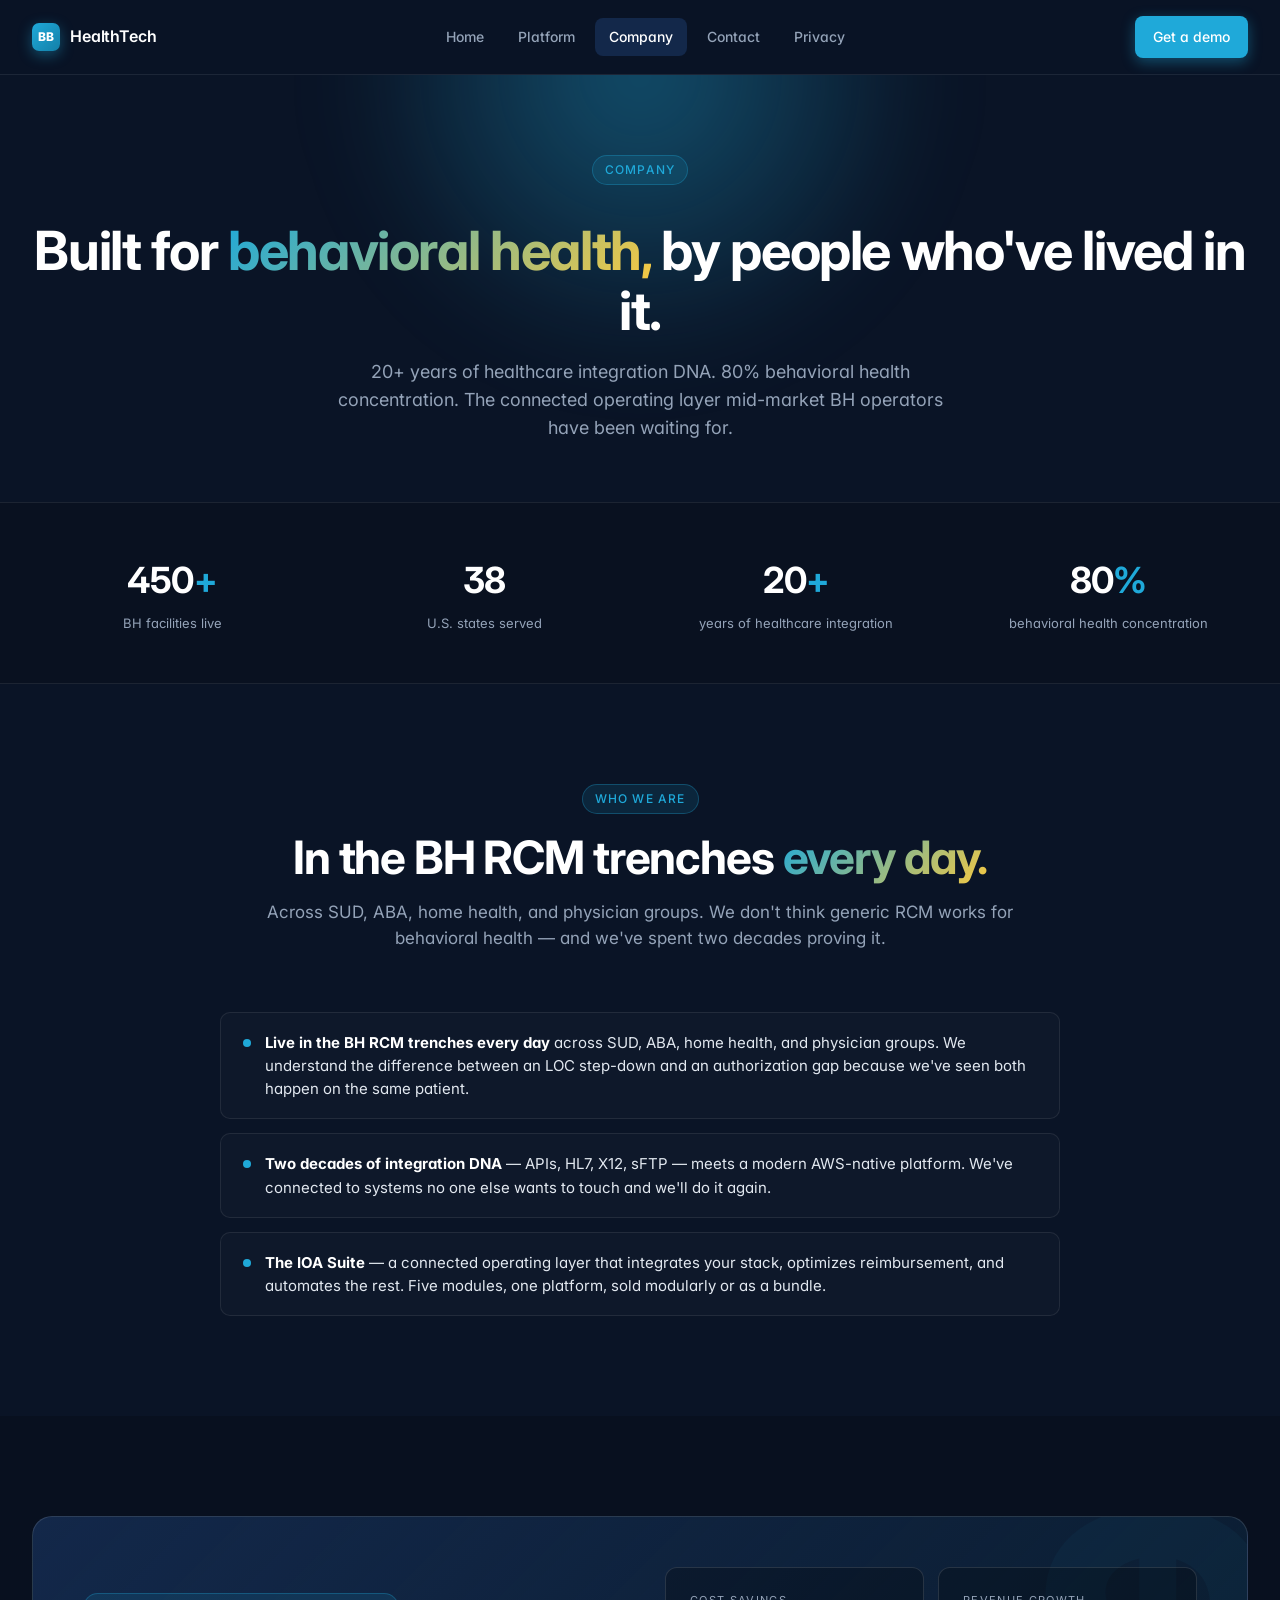
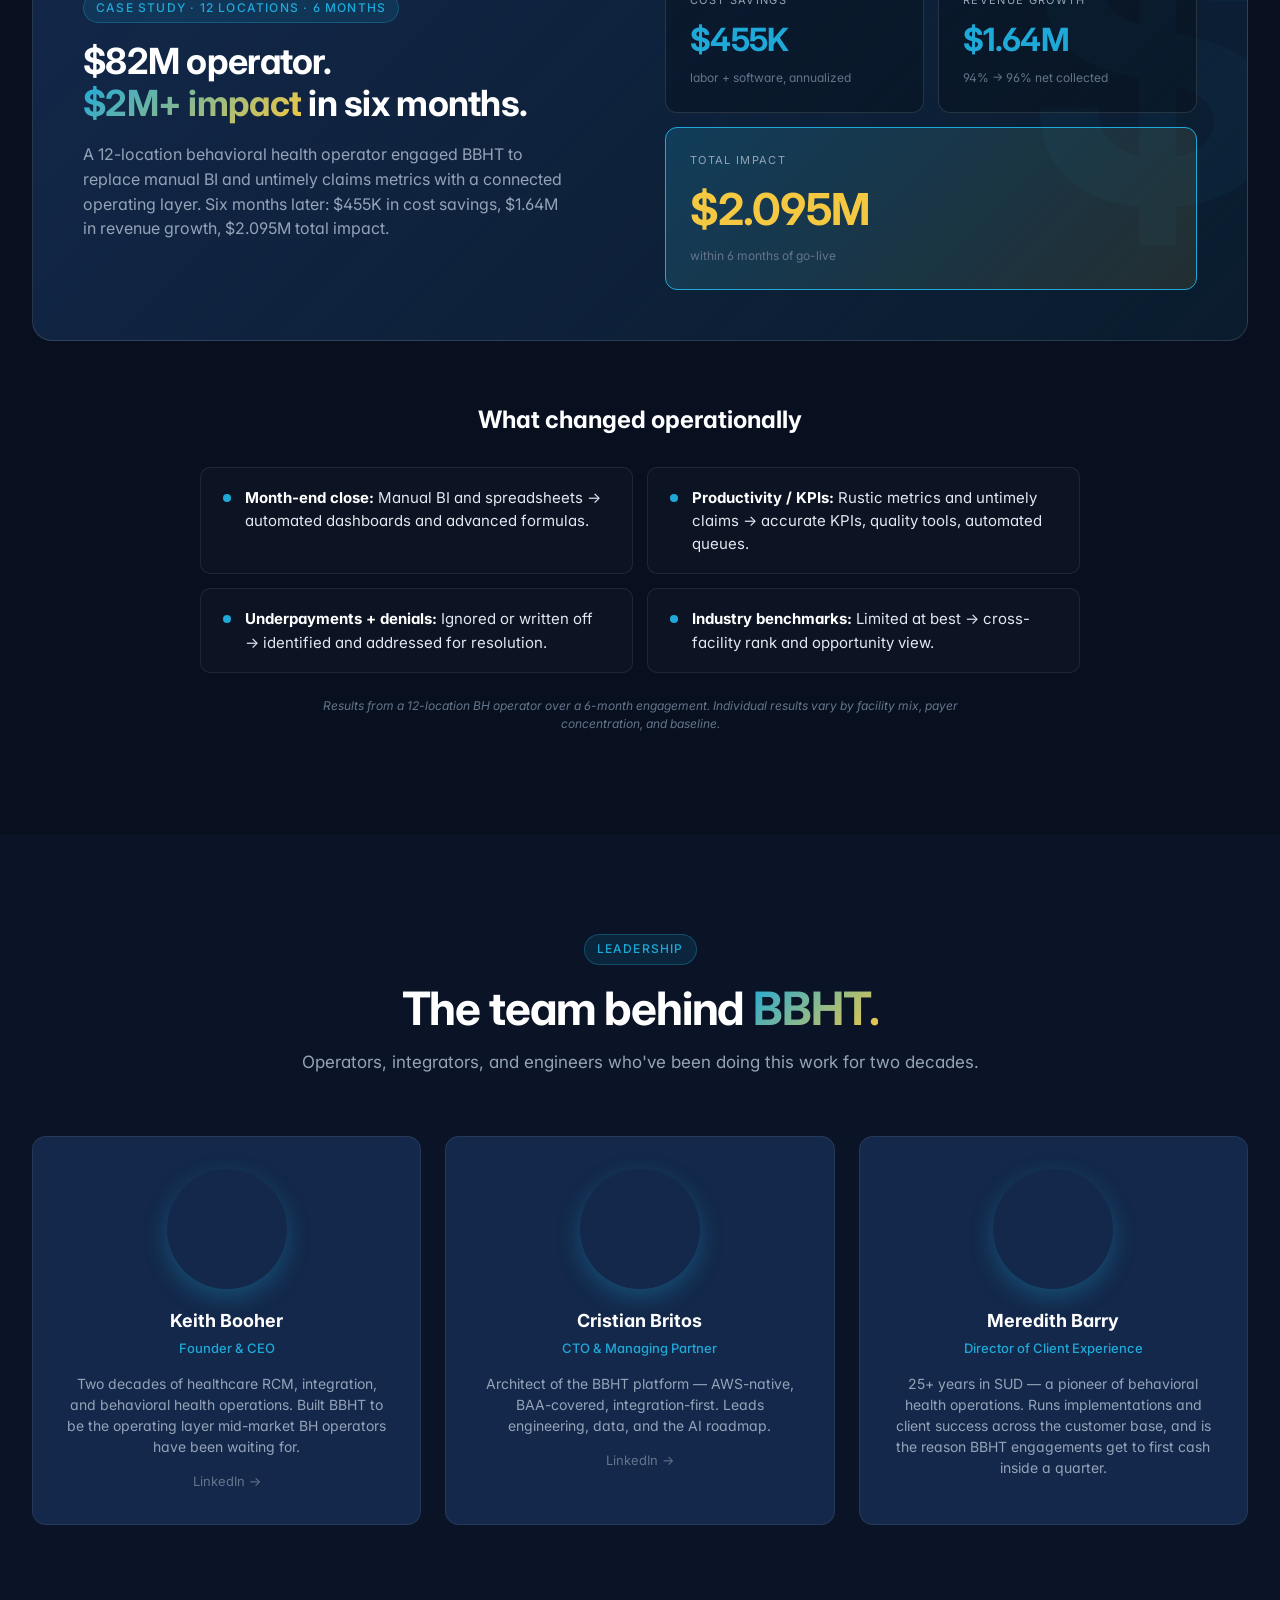
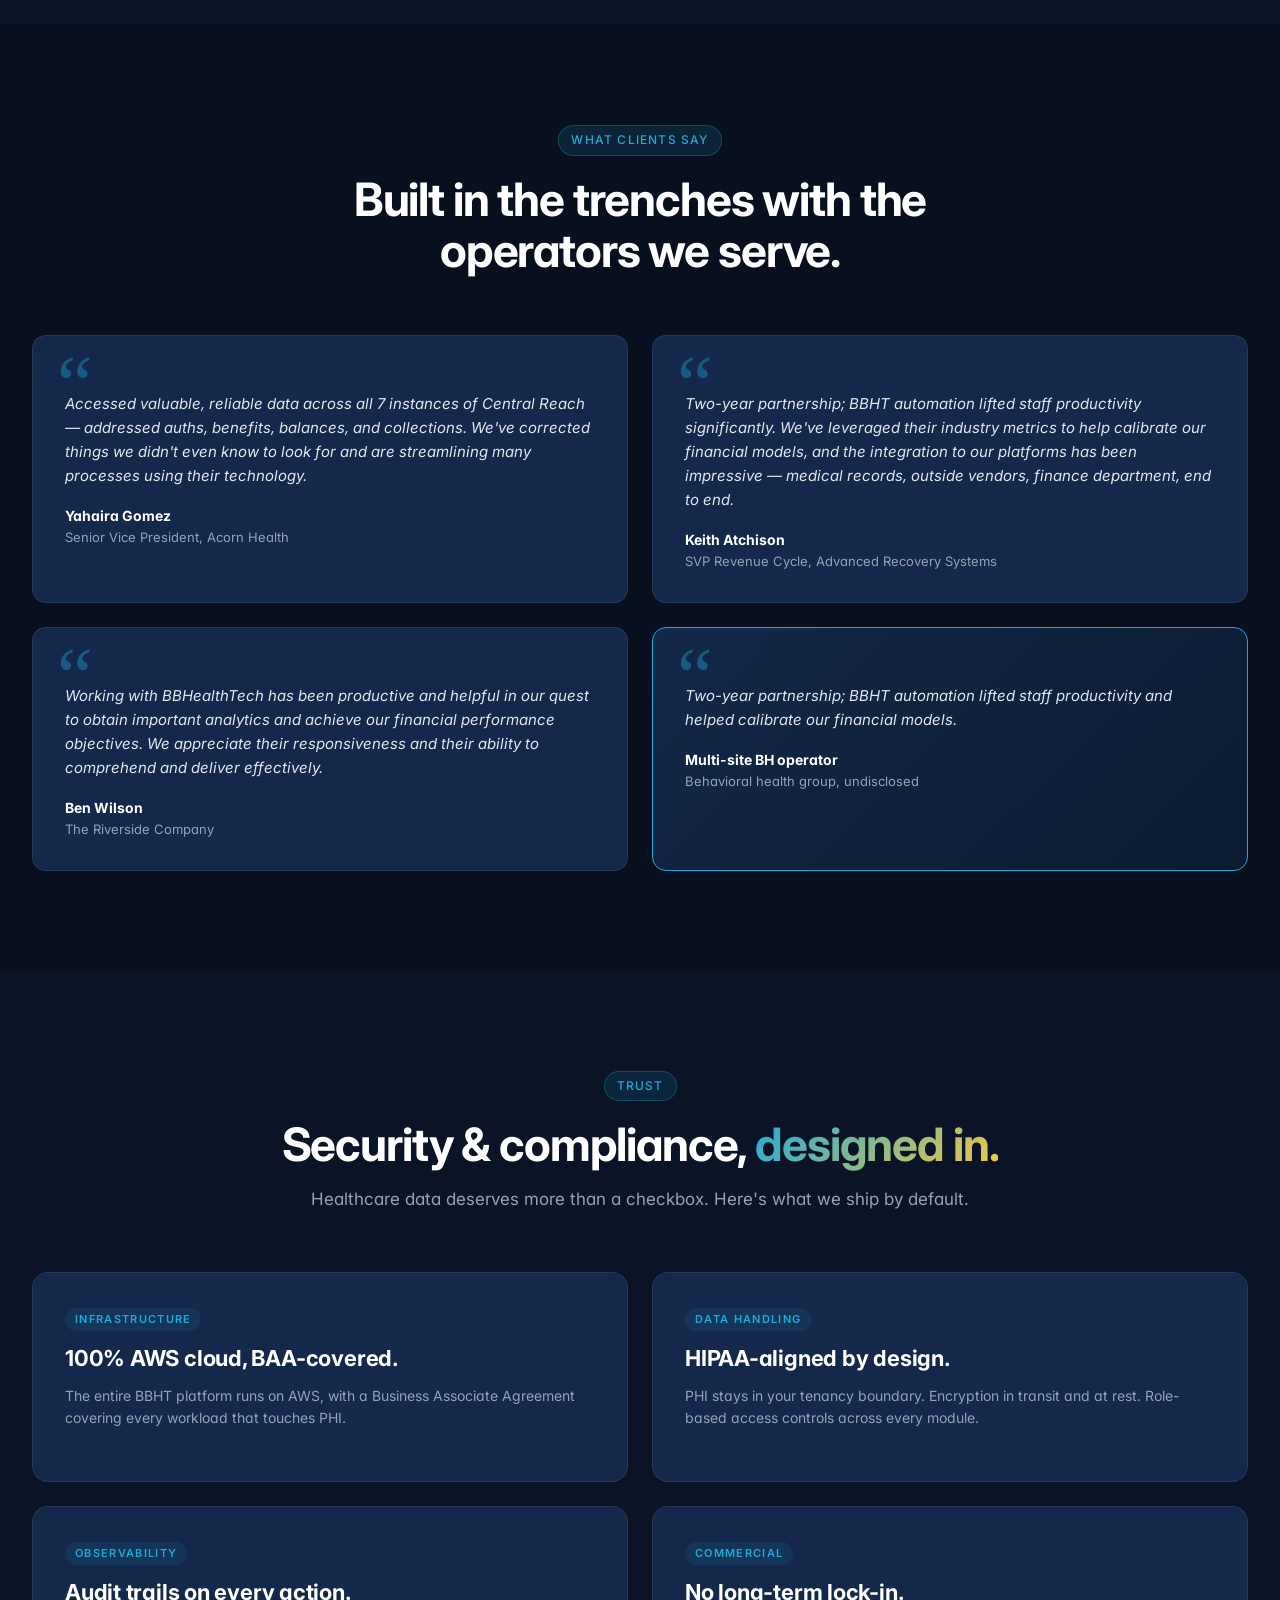
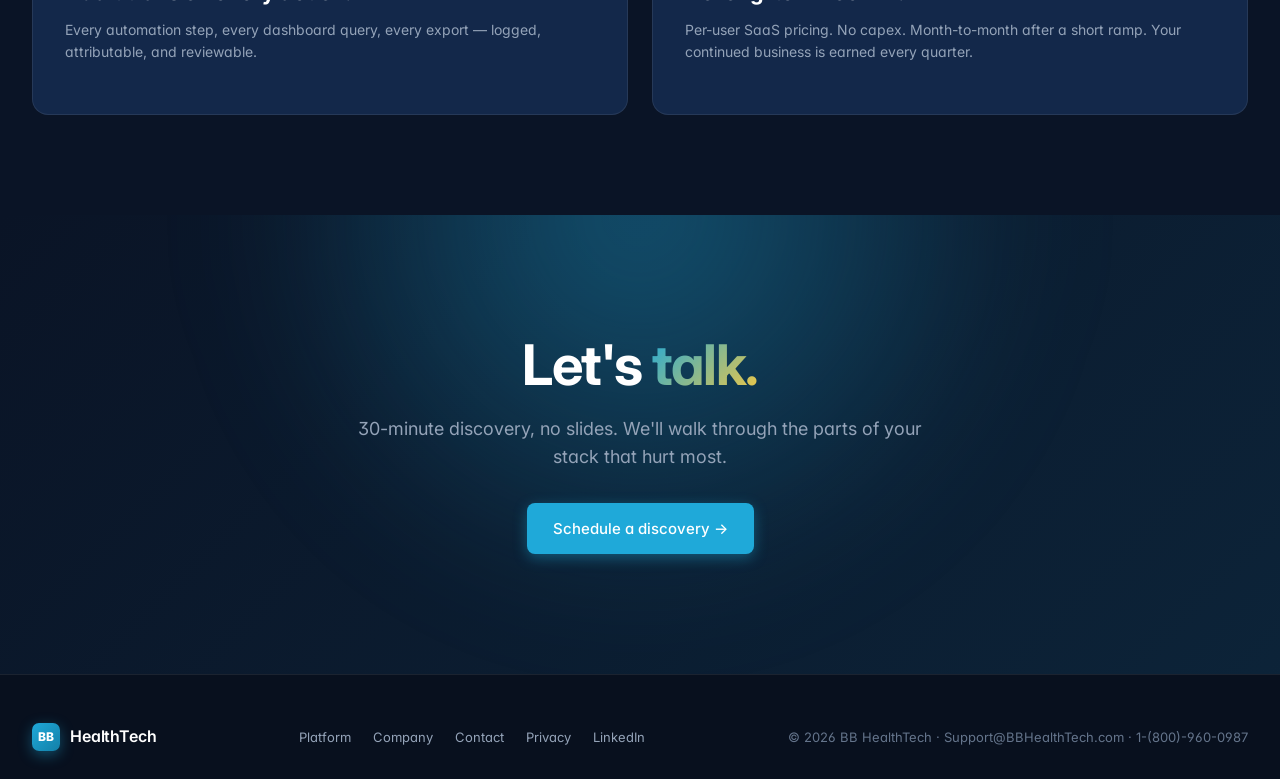
==== commit ae98998f: "v1.4.3 — add Privacy to main nav across all pages" ====
--- a/company.html
+++ b/company.html
@@ -19,6 +19,7 @@
       <a href="platform.html">Platform</a>
       <a href="company.html" class="active">Company</a>
       <a href="contact.html">Contact</a>
+      <a href="privacy.html">Privacy</a>
     </div>
     <div class="nav-cta">
       <a class="btn btn-primary" href="contact.html">Get a demo</a>
--- a/styles.css
+++ b/styles.css
@@ -204,8 +204,21 @@
 /* ---------- INTEGRATIONS ---------- */
 .integ-section{background:rgba(0,0,0,.15)}
 .integ-marquee{display:grid;grid-template-columns:repeat(7,1fr);gap:12px;margin-top:24px}
-.integ-chip{background:var(--surface);border:1px solid var(--line);border-radius:10px;padding:14px 8px;text-align:center;color:var(--text);font-size:13px;font-weight:500;transition:all .15s}
-.integ-chip:hover{border-color:var(--cyan);color:#fff;transform:translateY(-2px)}
+.integ-chip{background:var(--surface);border:1px solid var(--line);border-radius:10px;padding:18px 12px;text-align:center;color:var(--text);font-size:13px;font-weight:500;transition:all .15s;display:flex;flex-direction:column;align-items:center;justify-content:center;gap:10px;min-height:114px;text-decoration:none;cursor:pointer}
+.integ-chip:hover{border-color:var(--cyan);transform:translateY(-3px);box-shadow:0 10px 24px rgba(0,0,0,.28)}
+.integ-chip img{width:150px;height:50px;object-fit:contain;border-radius:8px;background:rgba(255,255,255,.97);padding:6px 10px;box-sizing:border-box;opacity:.95;transition:opacity .15s}
+.integ-chip:hover img{opacity:1}
+.integ-chip .name{color:var(--text-2);font-size:11px;letter-spacing:.06em;text-transform:uppercase;font-weight:600;transition:color .15s}
+.integ-chip:hover .name{color:#fff}
+.integ-chip.text-only .name{color:var(--text);font-size:22px;text-transform:none;letter-spacing:0;font-weight:500}
+.integ-chip.text-only:hover .name{color:var(--cyan)}
+/* Sunwave logo has white text — wrap img in .logo-card so white card stays, then invert+hue-rotate flips white to black while preserving brand colors. Card sized to match other logo boxes. */
+.integ-chip .logo-card{width:150px;height:50px;background:rgba(255,255,255,.97);border-radius:8px;padding:6px 10px;box-sizing:border-box;display:flex;align-items:center;justify-content:center}
+.integ-chip .logo-card img{width:auto;height:auto;max-width:100%;max-height:100%;background:transparent !important;padding:0 !important;border-radius:0 !important;filter:invert(1) hue-rotate(180deg)}
+.integ-intro{margin:0 auto 24px;font-size:15px;color:var(--text-2);text-align:center;max-width:1200px;line-height:1.6}
+/* Integrations section uses longer copy — give the headers room so they don't wrap on desktop */
+.integ-section .section-head{max-width:1200px}
+.integ-disclaimer{margin:36px auto 0;font-size:12px;color:var(--text-3);text-align:center;max-width:720px;font-style:italic;line-height:1.55}
 
 /* ---------- CASE STUDY ---------- */
 .case-card{background:linear-gradient(135deg,var(--surface) 0%,rgba(31,169,217,.08) 100%);border:1px solid var(--line-2);border-radius:20px;padding:50px;display:grid;grid-template-columns:1fr 1fr;gap:50px;align-items:center;position:relative;overflow:hidden}
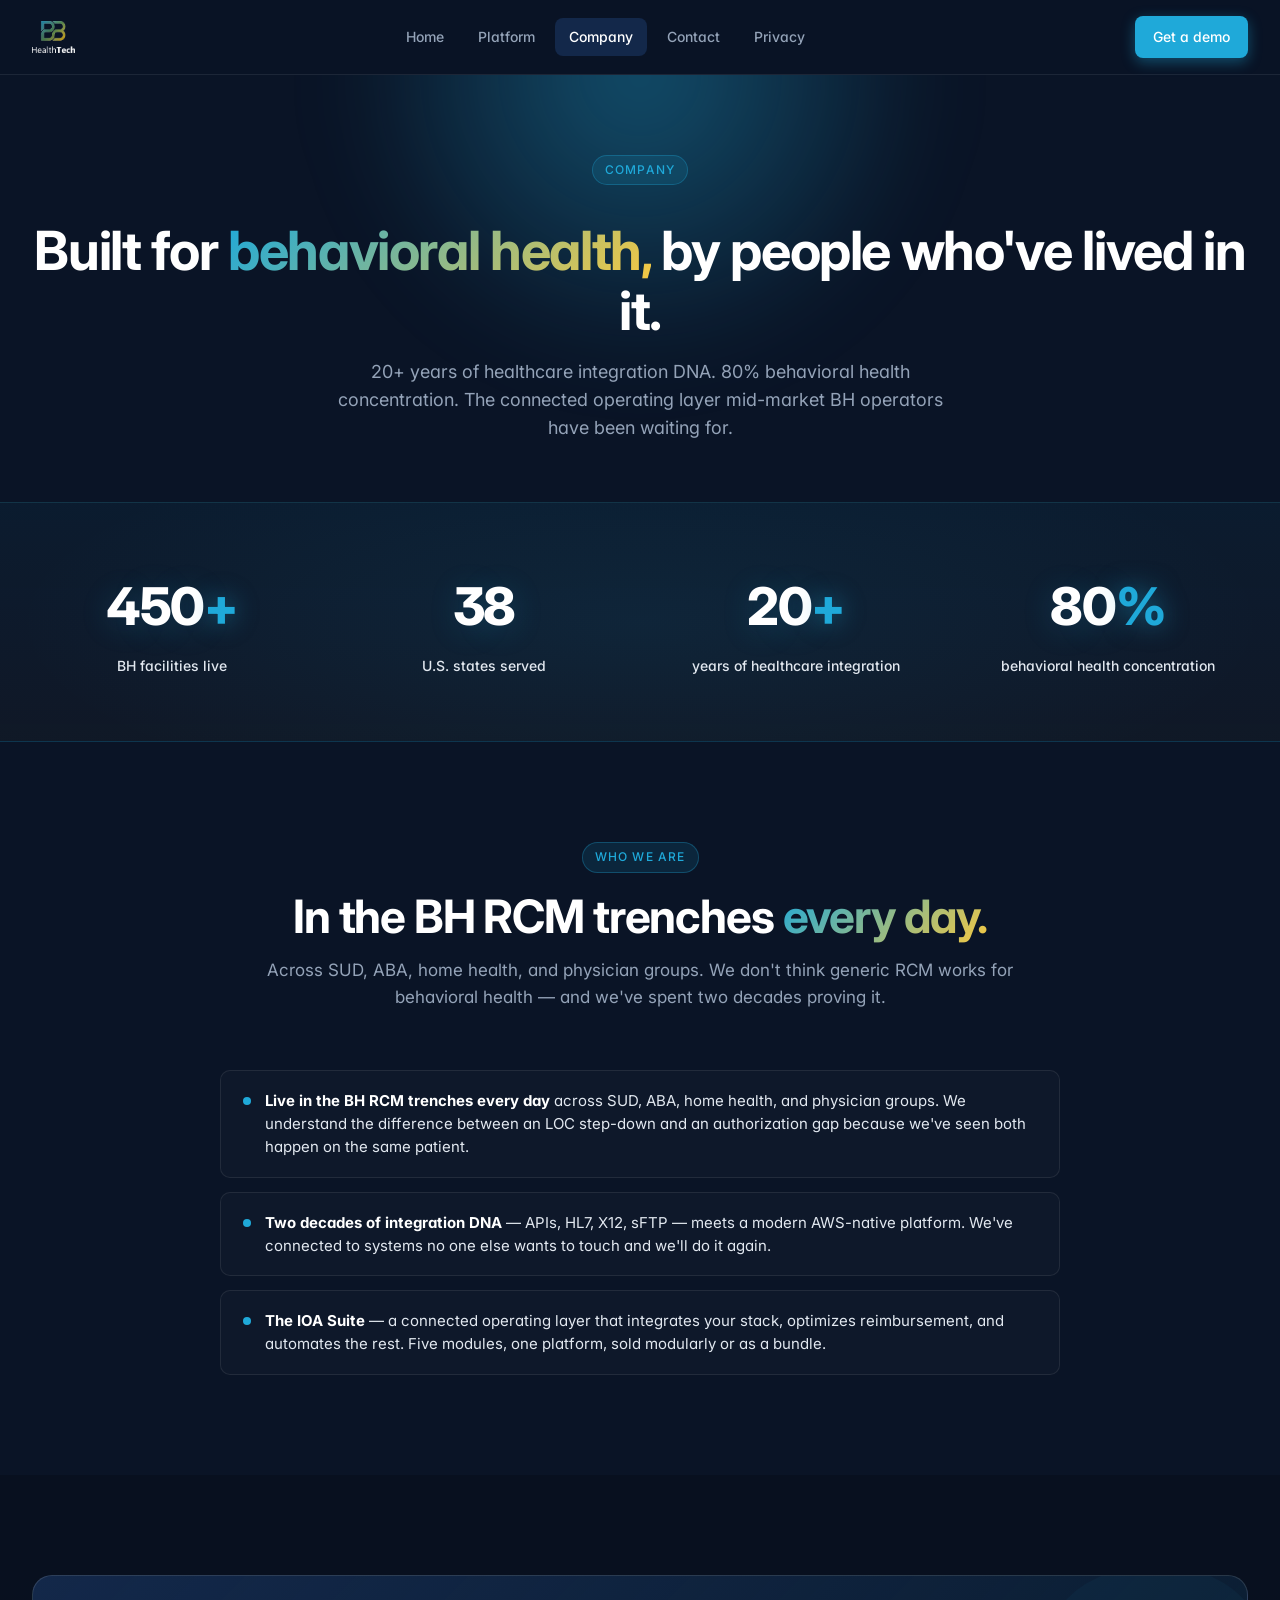
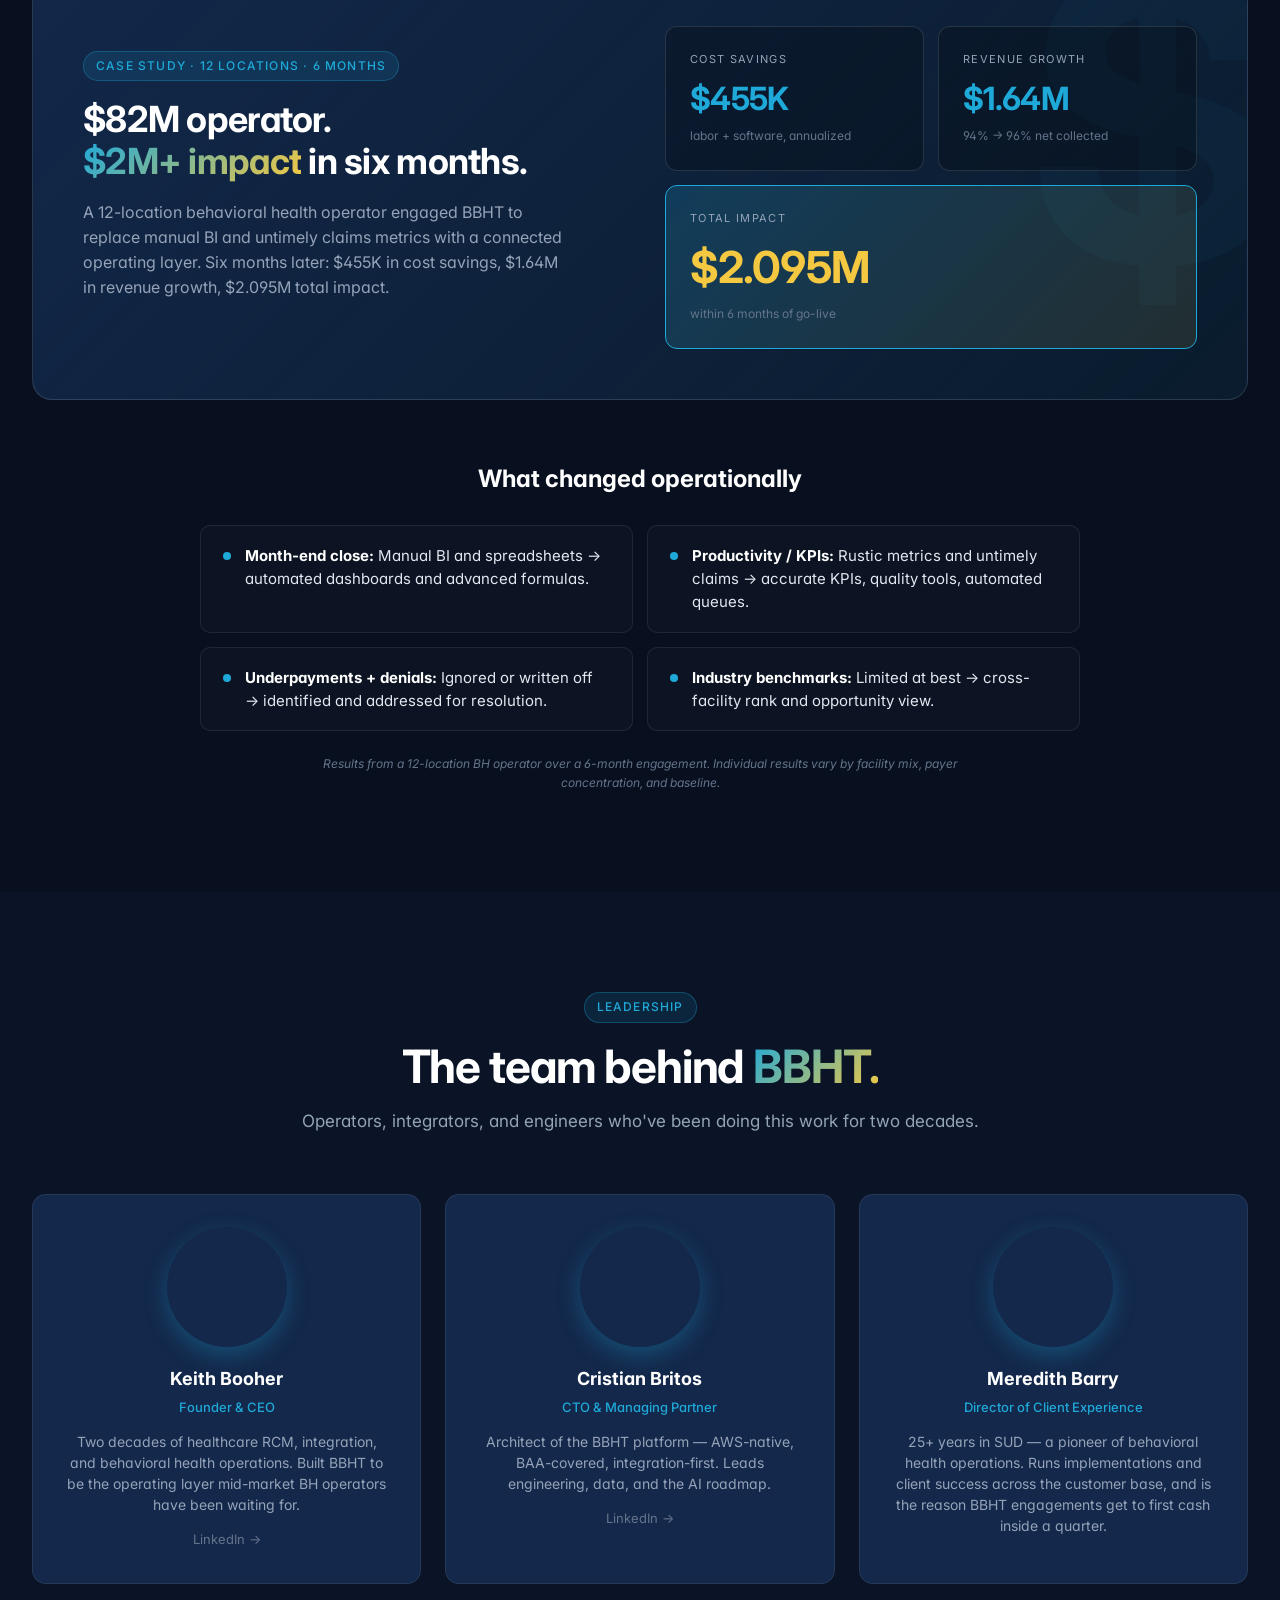
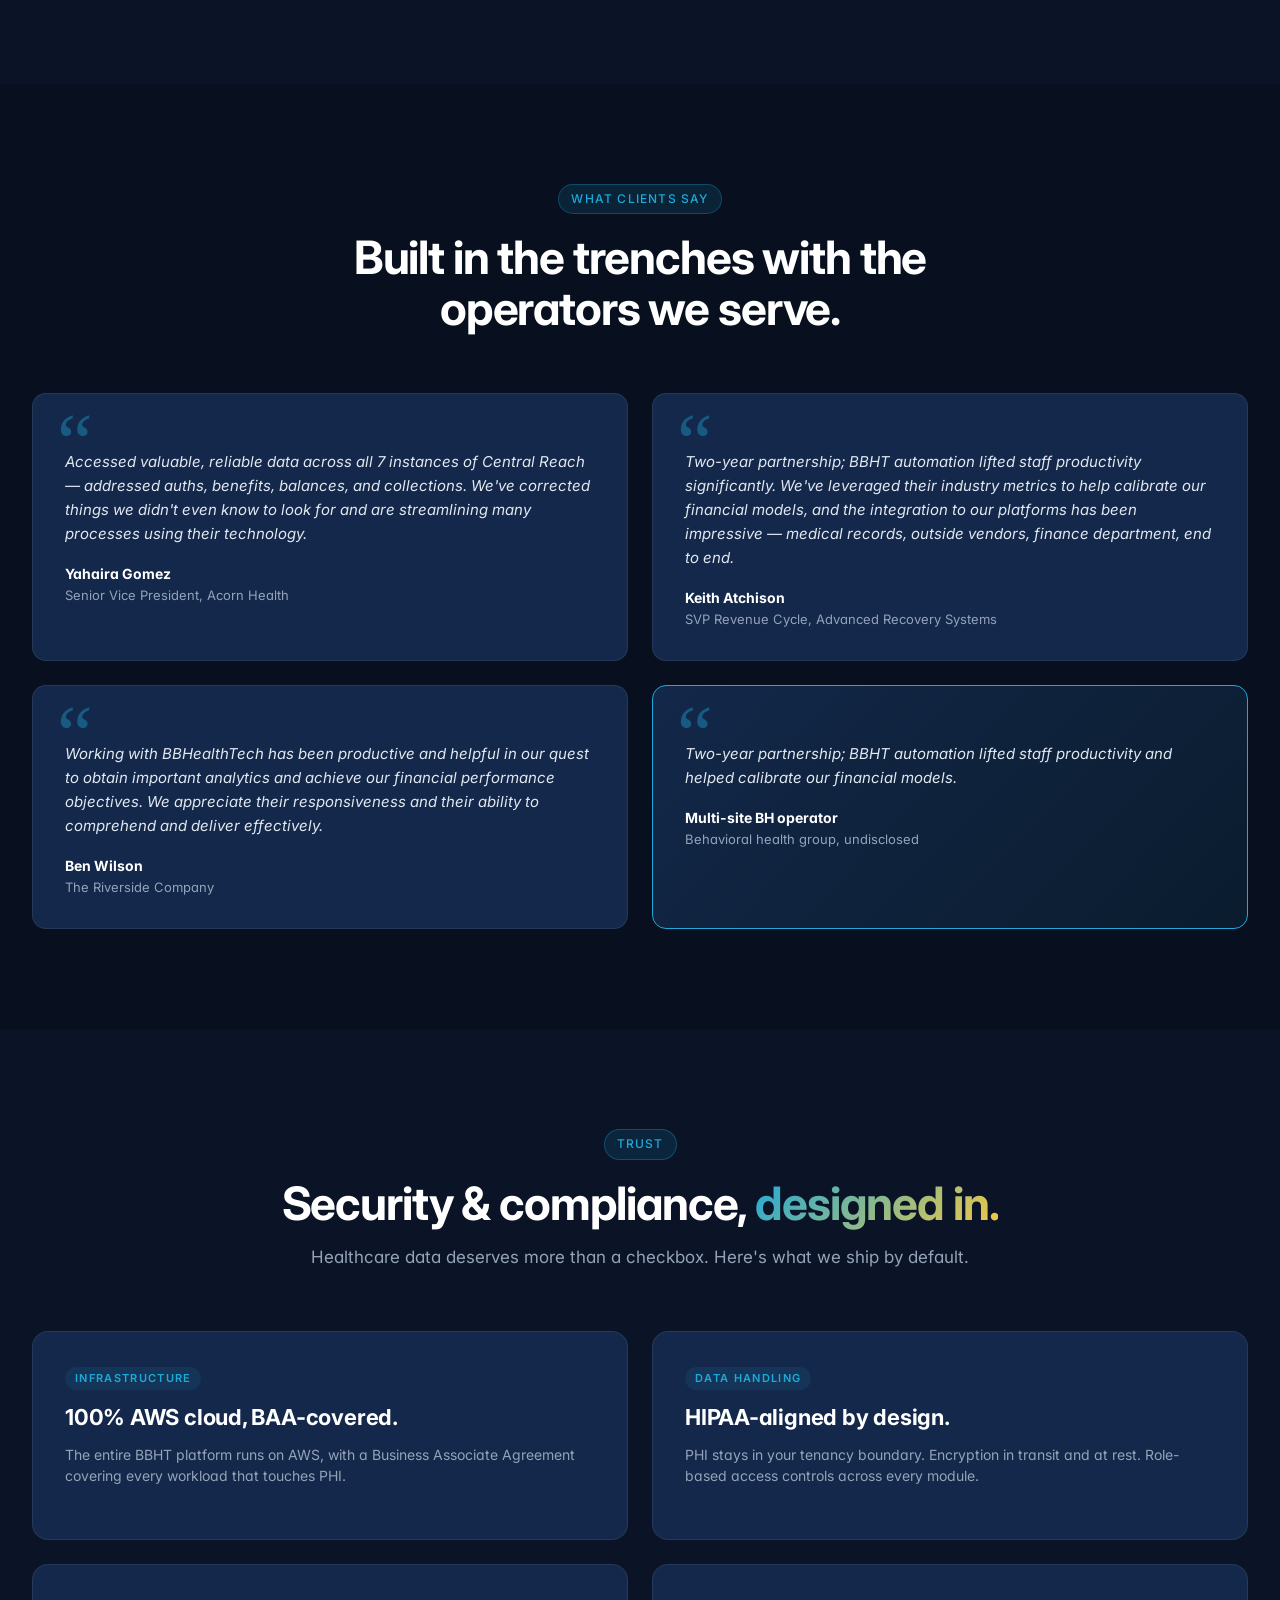
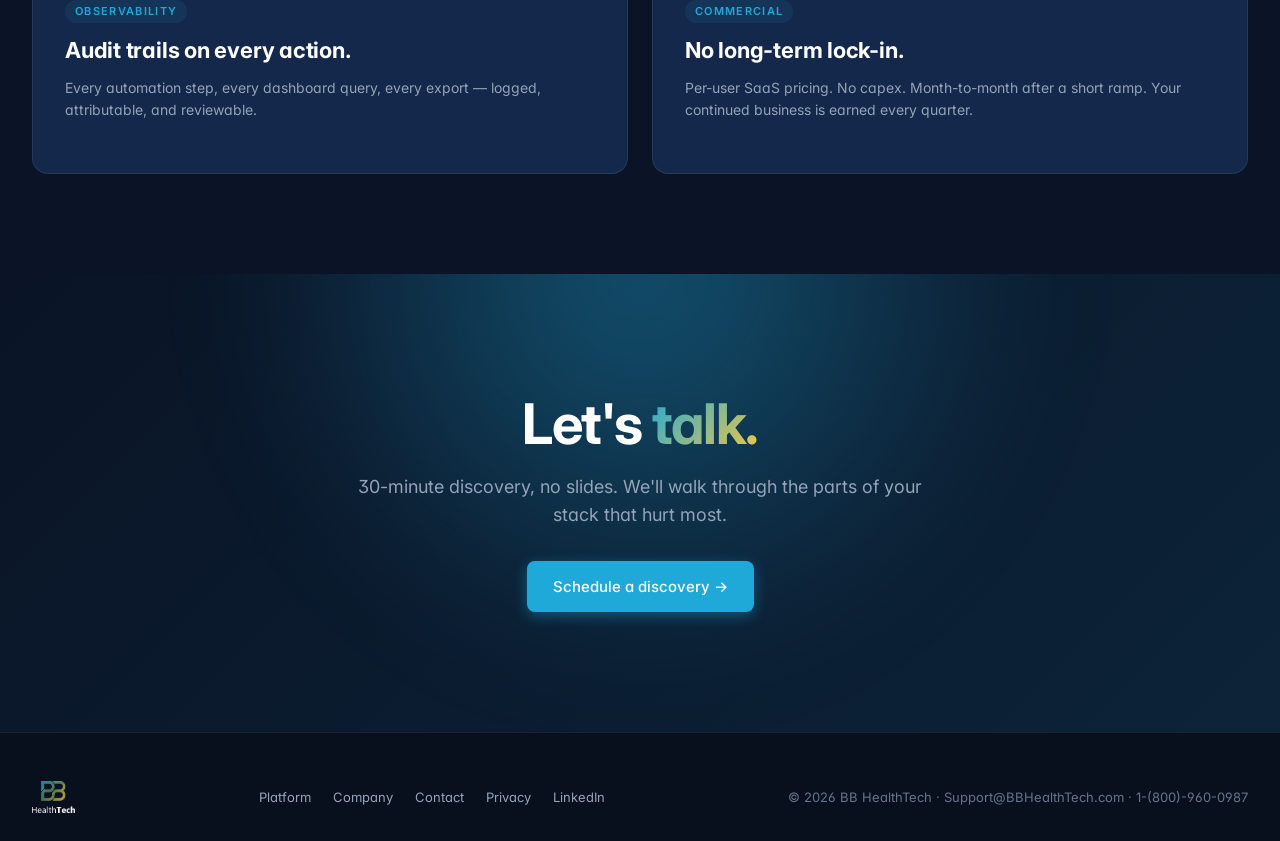
==== commit 159fb4cb: "Update logo to Palette A and add light/dark background swapper" ====
--- a/company.html
+++ b/company.html
@@ -13,7 +13,7 @@
 
 <nav>
   <div class="nav-inner">
-    <a href="/" class="logo"><div class="logo-mark">BB</div>HealthTech</a>
+    <a href="#" class="logo-toggle" title="Click to toggle light/dark background logo demo" style="cursor:pointer; display:flex; align-items:center;"><img id="main-logo" src="logos/bb_healthtech_logo_dark_bg.png" alt="BB HealthTech" style="height: 32px; object-fit: contain;"></a>
     <div class="nav-links">
       <a href="index.html">Home</a>
       <a href="platform.html">Platform</a>
@@ -195,7 +195,7 @@
 
 <footer>
   <div class="container foot">
-    <div class="logo"><div class="logo-mark">BB</div>HealthTech</div>
+    <img src="logos/bb_healthtech_logo_dark_bg.png" alt="HealthTech Logo" style="height: 32px; object-fit: contain;">
     <div class="foot-links">
       <a href="platform.html">Platform</a>
       <a href="company.html">Company</a>
@@ -207,5 +207,34 @@
   </div>
 </footer>
 
+
+<script>
+  document.querySelector('.logo-toggle').addEventListener('click', function(e) {
+      e.preventDefault();
+      const logoImg = document.getElementById('main-logo');
+      const nav = document.querySelector('nav');
+      const btnGhost = nav.querySelector('.btn-ghost');
+      if (logoImg.src.includes('dark_bg')) {
+          logoImg.src = 'logos/bb_healthtech_logo_light_bg.png';
+          nav.style.background = 'rgba(255, 255, 255, 0.95)';
+          nav.style.borderBottom = '1px solid #cbd5e1';
+          document.querySelectorAll('.nav-links a').forEach(a => a.style.color = '#475569');
+          if (btnGhost) {
+              btnGhost.style.color = '#1e293b';
+              btnGhost.style.borderColor = '#cbd5e1';
+          }
+      } else {
+          logoImg.src = 'logos/bb_healthtech_logo_dark_bg.png';
+          nav.style.background = 'rgba(10, 20, 38, 0.82)';
+          nav.style.borderBottom = '1px solid var(--line)';
+          document.querySelectorAll('.nav-links a').forEach(a => a.style.color = 'var(--text-2)');
+          if (btnGhost) {
+              btnGhost.style.color = 'var(--text)';
+              btnGhost.style.borderColor = 'var(--line-2)';
+          }
+      }
+  });
+</script>
+
 </body>
 </html>
--- a/styles.css
+++ b/styles.css
@@ -101,15 +101,26 @@
 .bar:nth-child(6) .s1{height:100px}.bar:nth-child(6) .s2{height:8px}
 .bar .lab{font-size:10px;color:var(--text-3);margin-top:6px}
 
-/* ---------- TRUST STRIP ---------- */
-.trust{padding:50px 0;border-top:1px solid var(--line);border-bottom:1px solid var(--line);background:rgba(0,0,0,.15)}
-.trust-grid{display:grid;grid-template-columns:repeat(4,1fr);gap:32px;text-align:center}
-.trust .v{font-size:36px;color:#fff;font-weight:700;letter-spacing:-.02em}
-.trust .v .accent{color:var(--cyan)}
-.trust .l{font-size:13px;color:var(--text-2);margin-top:4px}
+/* ---------- TRUST STRIP (v1.5: brightened, the moat made visible) ---------- */
+.trust{padding:64px 0;border-top:1px solid rgba(31,169,217,.18);border-bottom:1px solid rgba(31,169,217,.18);background:linear-gradient(180deg,rgba(31,169,217,.05),rgba(245,200,66,.025));position:relative;overflow:hidden}
+.trust::before{content:"";position:absolute;inset:0;background:radial-gradient(ellipse 900px 280px at 50% 50%, rgba(31,169,217,.08), transparent 70%);pointer-events:none}
+.trust-grid{display:grid;grid-template-columns:repeat(4,1fr);gap:32px;text-align:center;position:relative}
+.trust .v{font-size:52px;color:#fff;font-weight:800;letter-spacing:-.025em;text-shadow:0 4px 30px rgba(31,169,217,.22)}
+.trust .v .accent{color:var(--cyan);text-shadow:0 0 24px rgba(31,169,217,.55)}
+.trust .l{font-size:14px;color:var(--text);margin-top:8px;font-weight:500}
 
 /* ---------- SECTIONS ---------- */
 section{padding:100px 0}
+/* v1.5: lift sections used for dense content (Problem, Modules) — softer dark navy that reads easier */
+section.section-lift{background:linear-gradient(180deg,#1A2238 0%, #131C30 100%);position:relative}
+section.section-lift::before{content:"";position:absolute;top:0;left:0;right:0;height:1px;background:linear-gradient(90deg, transparent, rgba(31,169,217,.22), transparent)}
+section.section-lift::after{content:"";position:absolute;bottom:0;left:0;right:0;height:1px;background:linear-gradient(90deg, transparent, rgba(31,169,217,.12), transparent)}
+section.section-lift .problem-card{background:var(--surface-2);border-color:rgba(31,169,217,.15);box-shadow:0 4px 14px rgba(0,0,0,.18)}
+section.section-lift .problem-card:hover{border-color:var(--cyan);transform:translateY(-3px);box-shadow:0 12px 28px rgba(0,0,0,.32), 0 0 0 1px rgba(31,169,217,.22)}
+section.section-lift .problem-card .lbl{color:var(--text)}
+section.section-lift .problem-list .row{background:rgba(255,255,255,.05);border-color:rgba(255,255,255,.1)}
+section.section-lift .feature{background:var(--surface-2);border:1px solid rgba(31,169,217,.12);box-shadow:0 4px 14px rgba(0,0,0,.18)}
+section.section-lift .feature:hover{border-color:var(--cyan);transform:translateY(-3px);box-shadow:0 14px 32px rgba(0,0,0,.32), 0 0 0 1px rgba(31,169,217,.22)}
 .section-head{text-align:center;max-width:760px;margin:0 auto 60px}
 .section-head .eyebrow,.eyebrow-pill{display:inline-block;padding:5px 12px;background:rgba(31,169,217,.12);border:1px solid rgba(31,169,217,.3);border-radius:999px;font-size:12px;color:var(--cyan);letter-spacing:.1em;text-transform:uppercase;margin-bottom:18px;font-weight:500}
 .section-head h2{font-size:46px;color:#fff;letter-spacing:-.025em;margin:0 0 16px;font-weight:700;line-height:1.1}
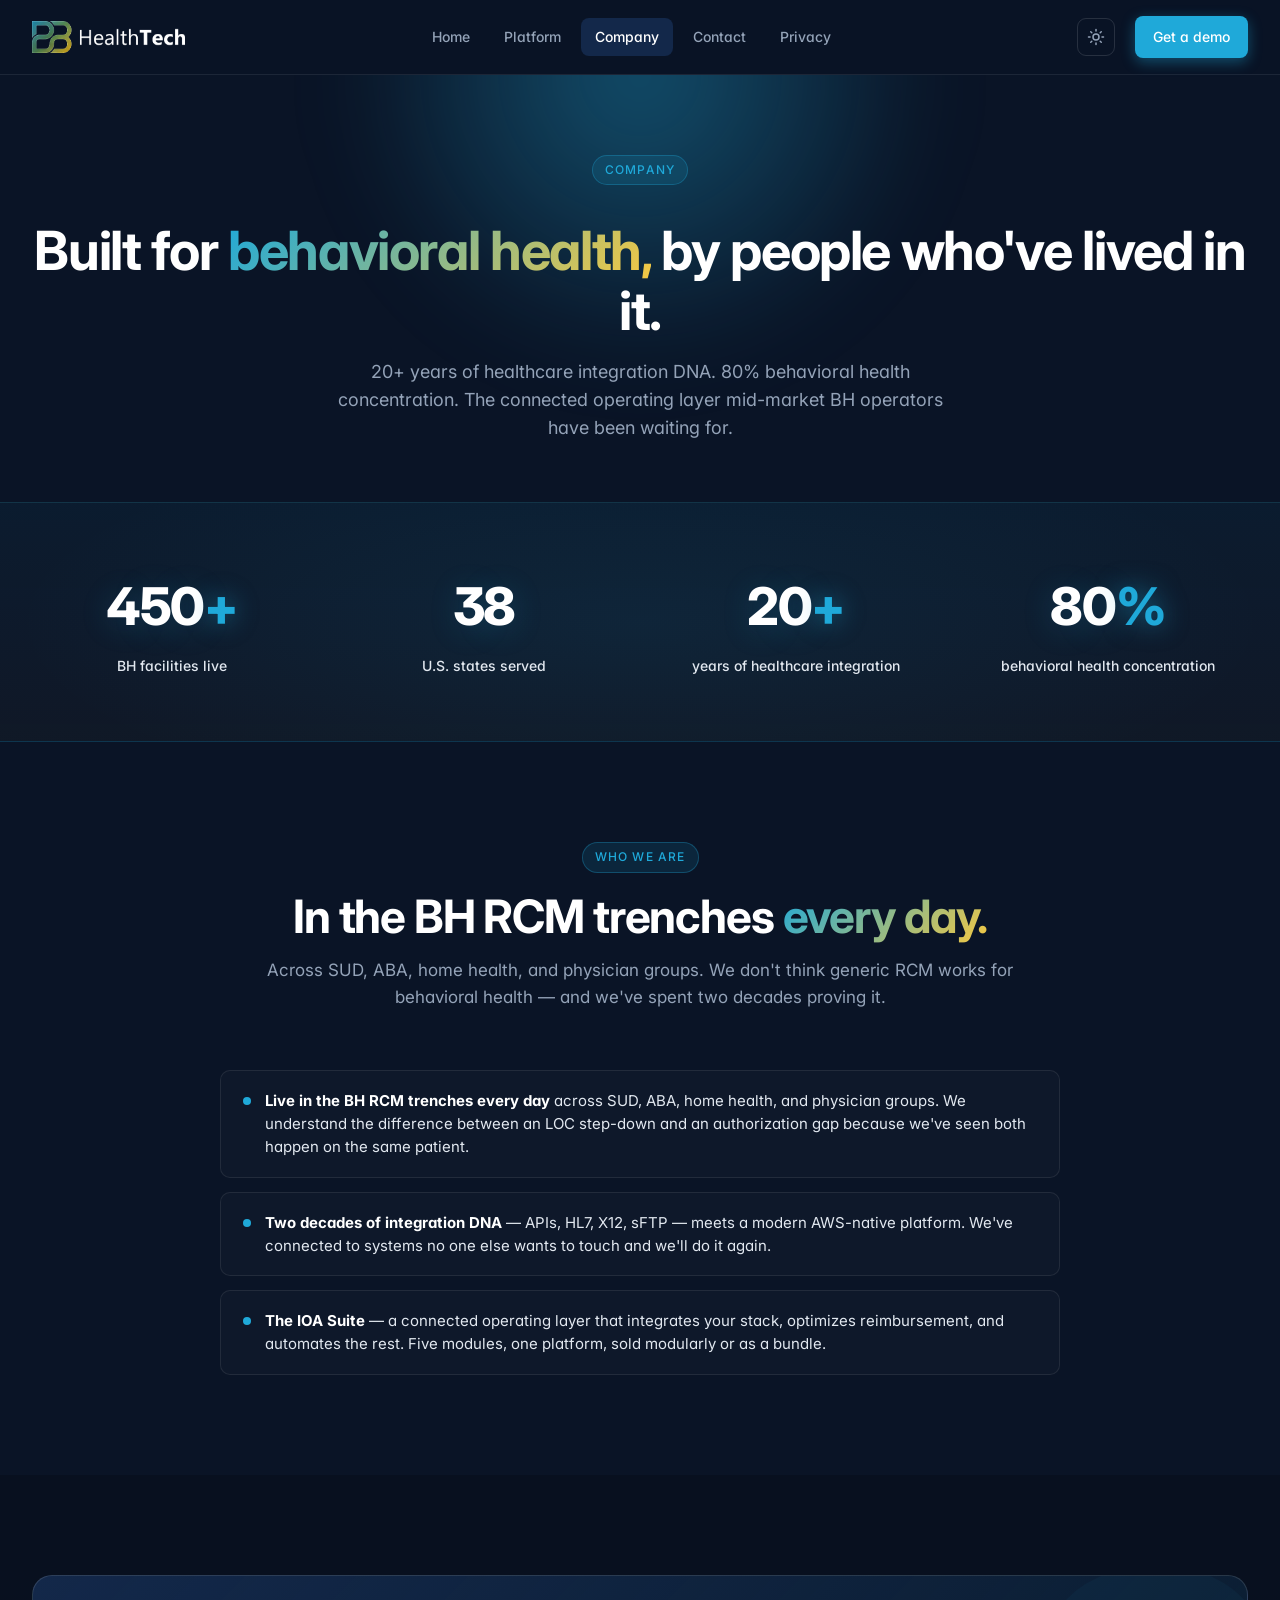
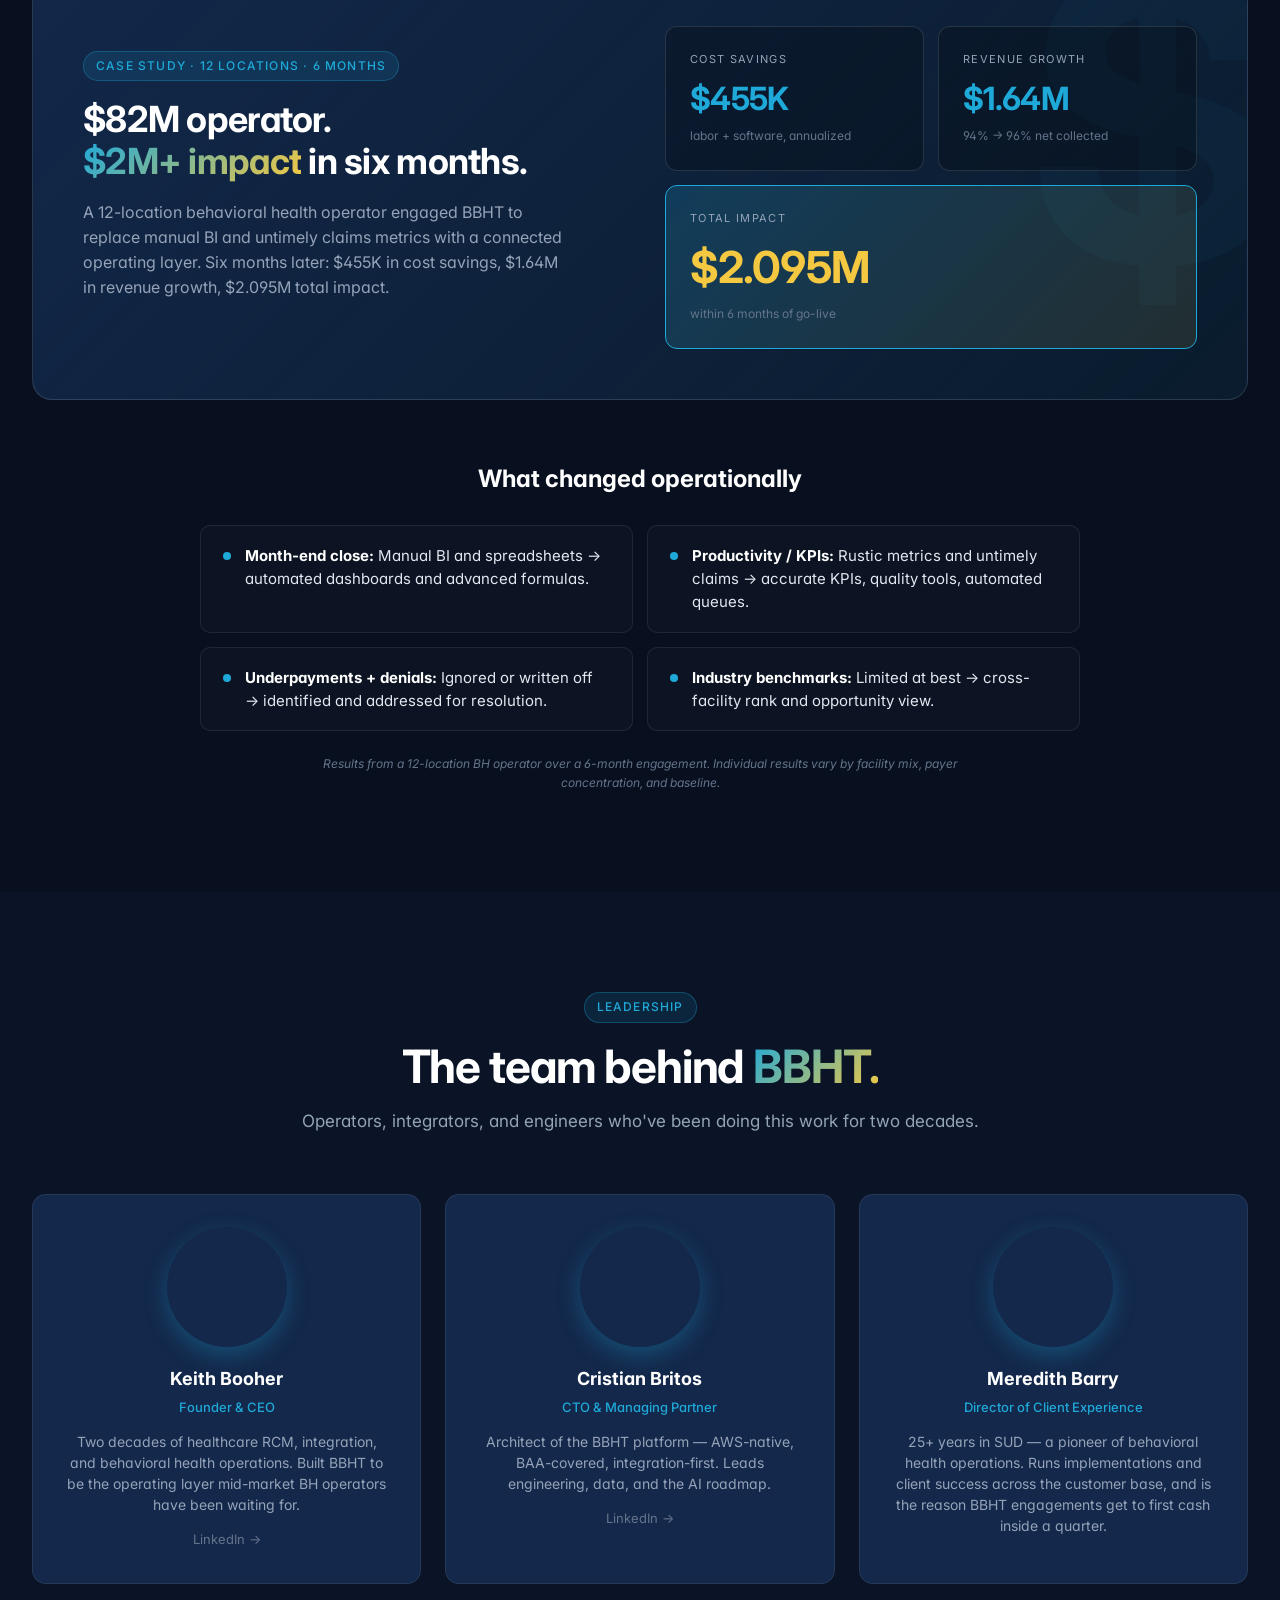
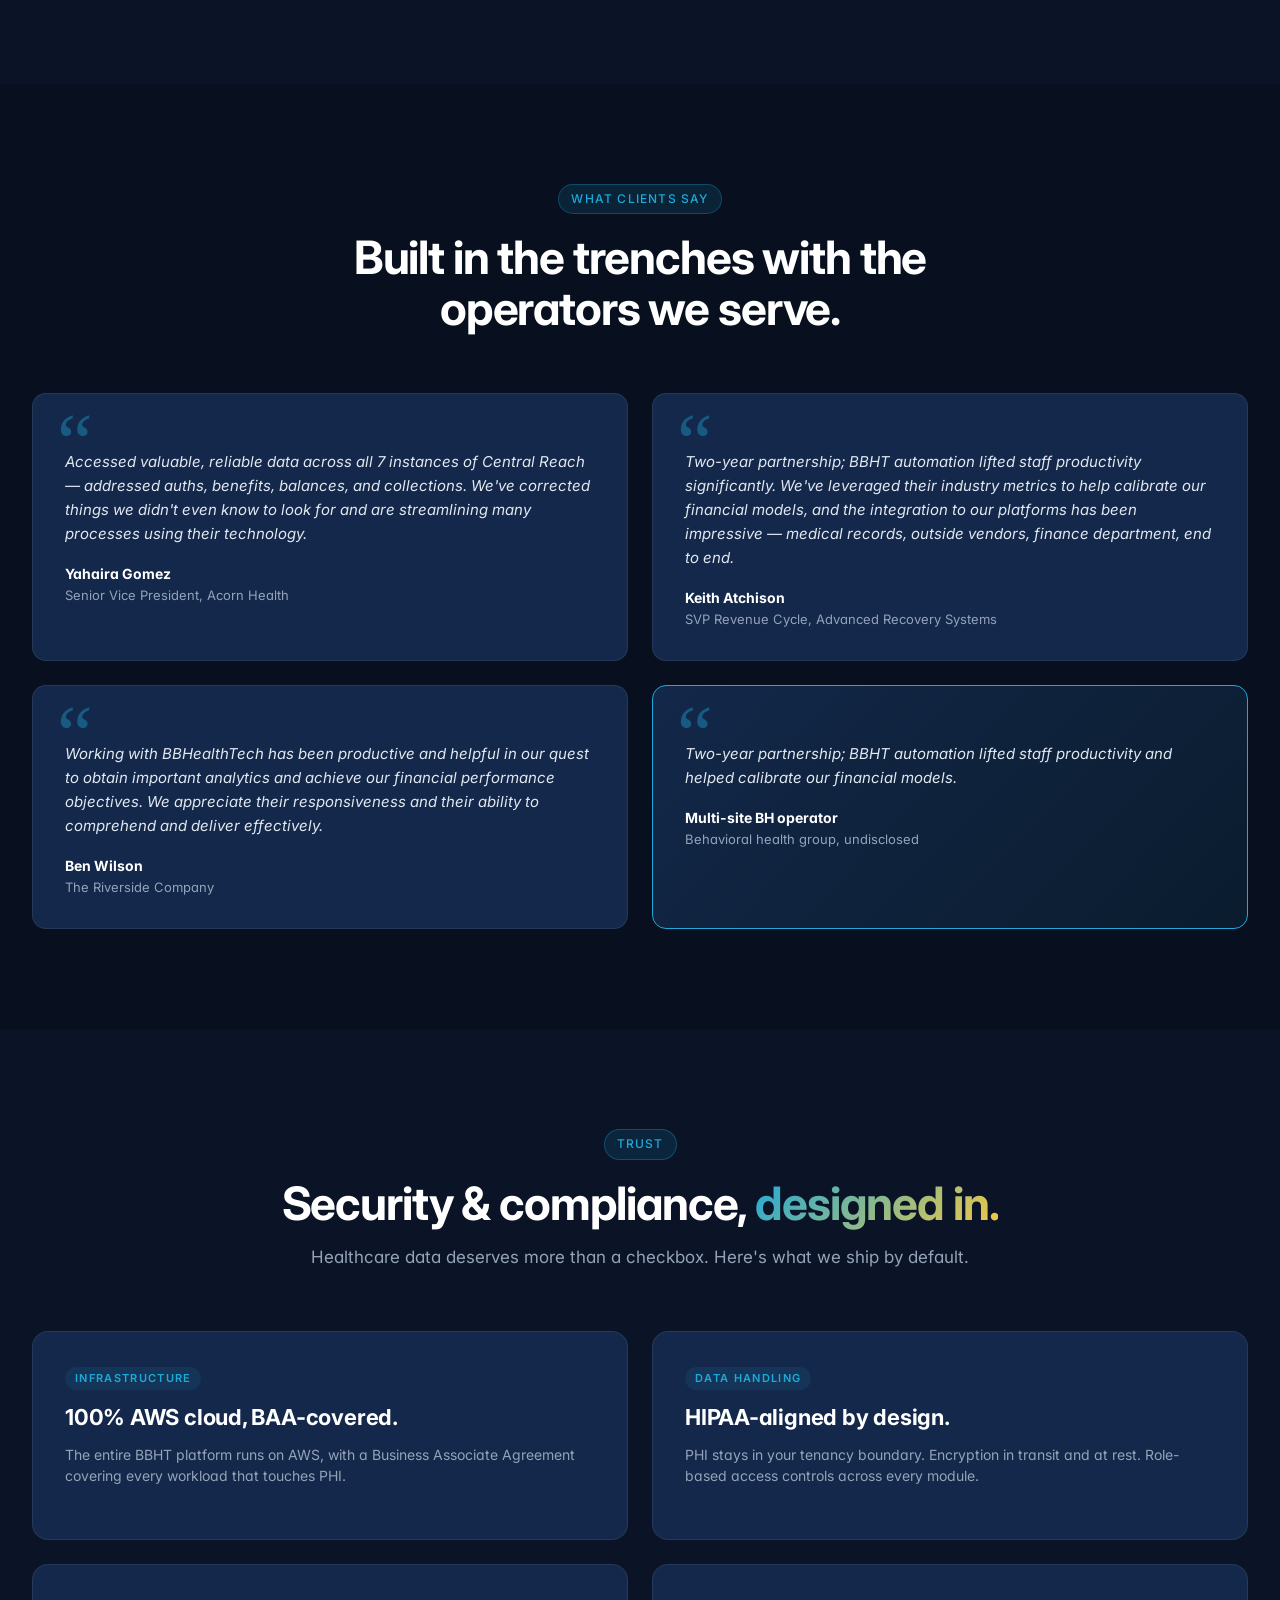
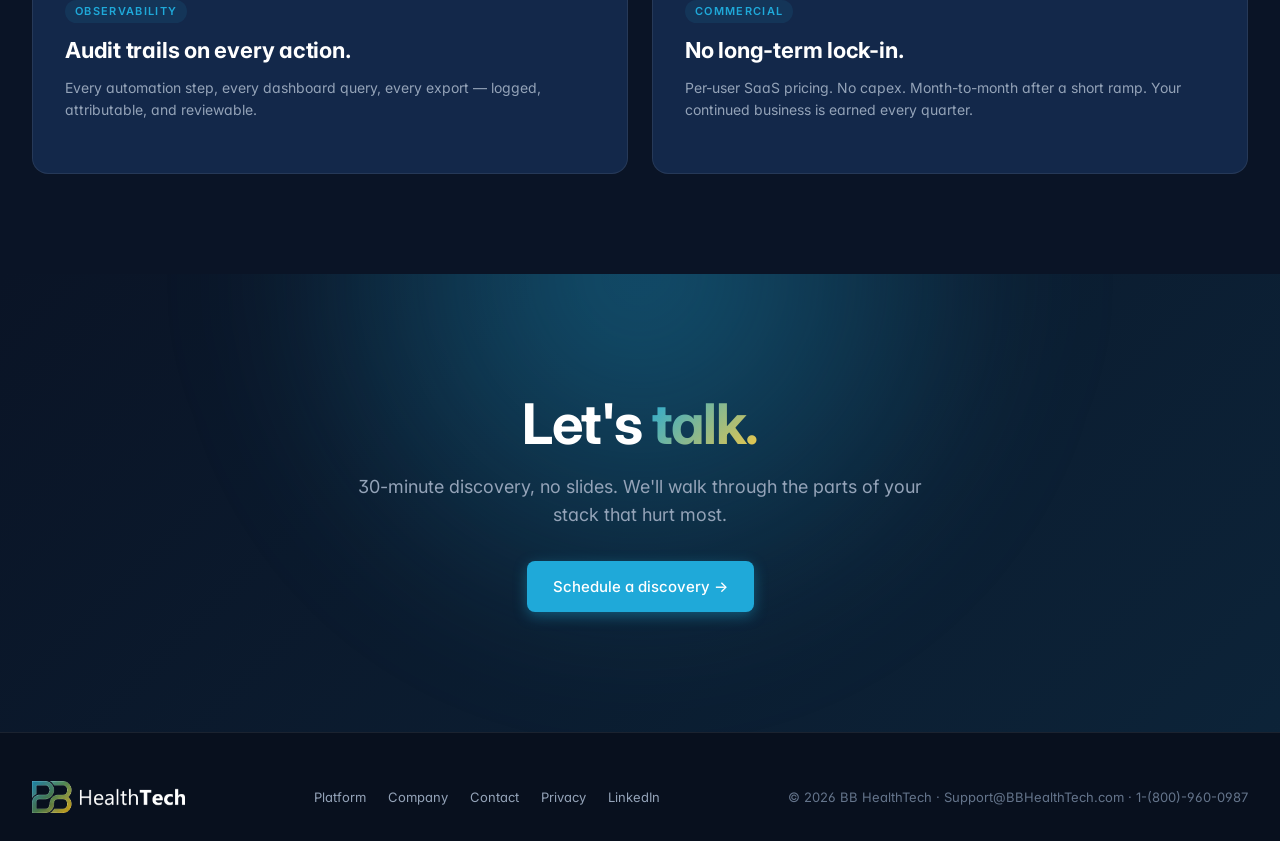
==== commit 36eac364: "Add dedicated theme-toggle button to navigation header" ====
--- a/company.html
+++ b/company.html
@@ -13,7 +13,7 @@
 
 <nav>
   <div class="nav-inner">
-    <a href="#" class="logo-toggle" title="Click to toggle light/dark background logo demo" style="cursor:pointer; display:flex; align-items:center;"><img id="main-logo" src="logos/bb_healthtech_logo_dark_bg.png" alt="BB HealthTech" style="height: 32px; object-fit: contain;"></a>
+    <a href="/" class="logo" style="display:flex; align-items:center;"><img id="main-logo" src="logos/bb_healthtech_logo_dark_bg.png" alt="HealthTech" style="height: 32px; object-fit: contain;"></a>
     <div class="nav-links">
       <a href="index.html">Home</a>
       <a href="platform.html">Platform</a>
@@ -21,8 +21,7 @@
       <a href="contact.html">Contact</a>
       <a href="privacy.html">Privacy</a>
     </div>
-    <div class="nav-cta">
-      <a class="btn btn-primary" href="contact.html">Get a demo</a>
+    <div class="nav-cta"><button class="theme-toggle" type="button" aria-label="Toggle theme"></button><a class="btn btn-primary" href="contact.html">Get a demo</a>
     </div>
   </div>
 </nav>
@@ -209,31 +208,45 @@
 
 
 <script>
-  document.querySelector('.logo-toggle').addEventListener('click', function(e) {
+(function() {
+  const SUN = '<svg viewBox="0 0 24 24" fill="none" stroke="currentColor" stroke-width="2" stroke-linecap="round" style="width:18px;height:18px;"><circle cx="12" cy="12" r="4"/><path d="M12 2v2M12 20v2M2 12h2M20 12h2M5 5l1.4 1.4M17.6 17.6L19 19M19 5l-1.4 1.4M6.4 17.6L5 19"/></svg>';
+  const MOON = '<svg viewBox="0 0 24 24" fill="none" stroke="currentColor" stroke-width="2" stroke-linecap="round" stroke-linejoin="round" style="width:18px;height:18px;"><path d="M21 12.8A9 9 0 1 1 11.2 3a7 7 0 0 0 9.8 9.8z"/></svg>';
+  
+  const toggleBtn = document.querySelector('.theme-toggle');
+  if (!toggleBtn) return;
+  
+  let currentTheme = localStorage.getItem('bbht-v3-theme') || 'dark';
+  const logoImg = document.getElementById('main-logo');
+  const logoPrefix = logoImg.src.includes('website-v1/') ? 'website-v1/logos/' : 'logos/';
+  const footerImg = document.querySelector('footer img');
+  
+  function applyTheme(theme) {
+      document.documentElement.setAttribute('data-theme', theme);
+      localStorage.setItem('bbht-v3-theme', theme);
+      if (theme === 'light') {
+          logoImg.src = logoPrefix + 'bb_healthtech_logo_light_bg.png';
+          if (footerImg) footerImg.src = logoPrefix + 'bb_healthtech_logo_light_bg.png';
+          toggleBtn.innerHTML = MOON;
+          toggleBtn.style.color = '#475569';
+          toggleBtn.style.borderColor = '#cbd5e1';
+      } else {
+          logoImg.src = logoPrefix + 'bb_healthtech_logo_dark_bg.png';
+          if (footerImg) footerImg.src = logoPrefix + 'bb_healthtech_logo_dark_bg.png';
+          toggleBtn.innerHTML = SUN;
+          toggleBtn.style.color = 'var(--text-2)';
+          toggleBtn.style.borderColor = 'var(--line-2)';
+      }
+  }
+  
+  // Apply initial theme immediately to prevent flashing
+  applyTheme(currentTheme);
+  
+  toggleBtn.addEventListener('click', function(e) {
       e.preventDefault();
-      const logoImg = document.getElementById('main-logo');
-      const nav = document.querySelector('nav');
-      const btnGhost = nav.querySelector('.btn-ghost');
-      if (logoImg.src.includes('dark_bg')) {
-          logoImg.src = 'logos/bb_healthtech_logo_light_bg.png';
-          nav.style.background = 'rgba(255, 255, 255, 0.95)';
-          nav.style.borderBottom = '1px solid #cbd5e1';
-          document.querySelectorAll('.nav-links a').forEach(a => a.style.color = '#475569');
-          if (btnGhost) {
-              btnGhost.style.color = '#1e293b';
-              btnGhost.style.borderColor = '#cbd5e1';
-          }
-      } else {
-          logoImg.src = 'logos/bb_healthtech_logo_dark_bg.png';
-          nav.style.background = 'rgba(10, 20, 38, 0.82)';
-          nav.style.borderBottom = '1px solid var(--line)';
-          document.querySelectorAll('.nav-links a').forEach(a => a.style.color = 'var(--text-2)');
-          if (btnGhost) {
-              btnGhost.style.color = 'var(--text)';
-              btnGhost.style.borderColor = 'var(--line-2)';
-          }
-      }
+      const newTheme = document.documentElement.getAttribute('data-theme') === 'light' ? 'dark' : 'light';
+      applyTheme(newTheme);
   });
+})();
 </script>
 
 </body>
--- a/styles.css
+++ b/styles.css
@@ -329,3 +329,184 @@
   .trust-grid,.features,.problem-grid,.ioa-grid,.team-grid,.roadmap,.testimonial-grid,.problem-list,.case-nums{grid-template-columns:1fr}
   .integ-marquee{grid-template-columns:repeat(2,1fr)}
 }
+
+/* Theme Toggle Button for Nav */
+.theme-toggle {
+  display: inline-flex;
+  align-items: center;
+  justify-content: center;
+  width: 38px;
+  height: 38px;
+  padding: 0;
+  border-radius: 9px;
+  border: 1px solid var(--line-2);
+  background: transparent;
+  color: var(--text-2);
+  cursor: pointer;
+  transition: all .15s;
+  margin-right: 10px;
+}
+.theme-toggle:hover {
+  border-color: var(--cyan);
+  color: var(--cyan);
+}
+.theme-toggle svg {
+  width: 18px;
+  height: 18px;
+}
+
+
+/* ===========================================================
+   LIGHT THEME OVERRIDES FOR V3
+   =========================================================== */
+:root[data-theme="light"] {
+  --bg: #F5F8FC;
+  --bg-2: #FFFFFF;
+  --surface: #FFFFFF;
+  --surface-2: #F1F5F9;
+  --cyan: #1E74B3; /* Darker cyan for text readability */
+  --cyan-dim: #155E93;
+  --cyan-glow: rgba(30, 116, 179, 0.15);
+  --gold: #C28E00; /* Darker gold for text readability */
+  --text: #1E293B;
+  --text-2: #475569;
+  --text-3: #64748B;
+  --line: rgba(15, 25, 43, 0.08);
+  --line-2: rgba(15, 25, 43, 0.14);
+}
+
+/* Light Theme overrides for hardcoded dark/light elements */
+:root[data-theme="light"] body {
+  background: var(--bg);
+  color: var(--text);
+}
+
+:root[data-theme="light"] h1,
+:root[data-theme="light"] h2,
+:root[data-theme="light"] h3,
+:root[data-theme="light"] h4,
+:root[data-theme="light"] .hero h1,
+:root[data-theme="light"] .section-head h2,
+:root[data-theme="light"] .feature h3,
+:root[data-theme="light"] .case-text h3,
+:root[data-theme="light"] .cta h2,
+:root[data-theme="light"] .ps-main h2,
+:root[data-theme="light"] .chart-title,
+:root[data-theme="light"] .kpi .v,
+:root[data-theme="light"] .case-nums .v,
+:root[data-theme="light"] .trust .v,
+:root[data-theme="light"] .agent .nm,
+:root[data-theme="light"] .logo,
+:root[data-theme="light"] .mock-row b,
+:root[data-theme="light"] .problem-card .big,
+:root[data-theme="light"] .ps-side .it.active,
+:root[data-theme="light"] .qs-tab.active,
+:root[data-theme="light"] .denials-list b,
+:root[data-theme="light"] .pfr-total,
+:root[data-theme="light"] .pfr-total span,
+:root[data-theme="light"] .denials-list .d-it b,
+:root[data-theme="light"] .testimonial .who b,
+:root[data-theme="light"] .problem-list b,
+:root[data-theme="light"] .problem-list .row b,
+:root[data-theme="light"] .problem-list p b,
+:root[data-theme="light"] #case-study h3,
+:root[data-theme="light"] .contact-direct,
+:root[data-theme="light"] [style*="color:#fff"],
+:root[data-theme="light"] [style*="color: #fff"] {
+  color: #0F172A !important;
+}
+
+:root[data-theme="light"] nav {
+  background: rgba(255, 255, 255, 0.92) !important;
+  border-bottom: 1px solid var(--line) !important;
+}
+
+:root[data-theme="light"] .nav-links a:hover,
+:root[data-theme="light"] .nav-links a.active {
+  background: #E2E8F0 !important;
+  color: #0F172A !important;
+}
+
+:root[data-theme="light"] .btn-ghost {
+  color: var(--text) !important;
+  border-color: var(--line-2) !important;
+}
+
+:root[data-theme="light"] .btn-ghost:hover {
+  background: #F1F5F9 !important;
+  border-color: var(--cyan) !important;
+}
+
+:root[data-theme="light"] section.section-lift {
+  background: linear-gradient(180deg, #E2E8F0 0%, #F1F5F9 100%) !important;
+}
+:root[data-theme="light"] section.section-lift::before {
+  background: linear-gradient(90deg, transparent, rgba(30, 116, 179, 0.12), transparent) !important;
+}
+:root[data-theme="light"] section.section-lift::after {
+  background: linear-gradient(90deg, transparent, rgba(30, 116, 179, 0.08), transparent) !important;
+}
+
+:root[data-theme="light"] .trust {
+  background: rgba(30, 116, 179, 0.03) !important;
+  border-top: 1px solid rgba(30, 116, 179, 0.12) !important;
+  border-bottom: 1px solid rgba(30, 116, 179, 0.12) !important;
+}
+
+:root[data-theme="light"] .ioa-frame {
+  background: rgba(30, 116, 179, 0.02) !important;
+}
+
+:root[data-theme="light"] .product-shot {
+  background: #FFFFFF !important;
+  box-shadow: 0 40px 80px rgba(15, 25, 43, 0.08), 0 0 0 1px rgba(15, 25, 43, 0.05), 0 0 100px rgba(30, 116, 179, 0.08) !important;
+}
+
+:root[data-theme="light"] .ps-chrome {
+  background: rgba(15, 25, 43, 0.02) !important;
+}
+
+:root[data-theme="light"] .ps-side {
+  background: rgba(15, 25, 43, 0.03) !important;
+}
+
+:root[data-theme="light"] .ps-url {
+  background: rgba(15, 25, 43, 0.04) !important;
+}
+
+:root[data-theme="light"] .qs-pie::after {
+  background: #FFFFFF !important;
+}
+
+:root[data-theme="light"] .case-card {
+  background: linear-gradient(135deg, #FFFFFF 0%, rgba(30, 116, 179, 0.05) 100%) !important;
+}
+
+:root[data-theme="light"] .case-nums .item {
+  background: #FFFFFF !important;
+  border-color: var(--line) !important;
+}
+
+:root[data-theme="light"] .case-nums .item.big {
+  background: linear-gradient(135deg, rgba(30, 116, 179, 0.08), rgba(194, 142, 0, 0.04)) !important;
+}
+
+:root[data-theme="light"] .cta {
+  background: linear-gradient(135deg, #F5F8FC 0%, rgba(30, 116, 179, 0.06) 100%) !important;
+}
+
+:root[data-theme="light"] footer {
+  background: rgba(15, 25, 43, 0.03) !important;
+}
+
+:root[data-theme="light"] .agent {
+  background: rgba(15, 25, 43, 0.02) !important;
+}
+
+:root[data-theme="light"] .feature .mock {
+  background: rgba(15, 25, 43, 0.03) !important;
+}
+
+:root[data-theme="light"] .qs-mock {
+  background: rgba(15, 25, 43, 0.03) !important;
+}
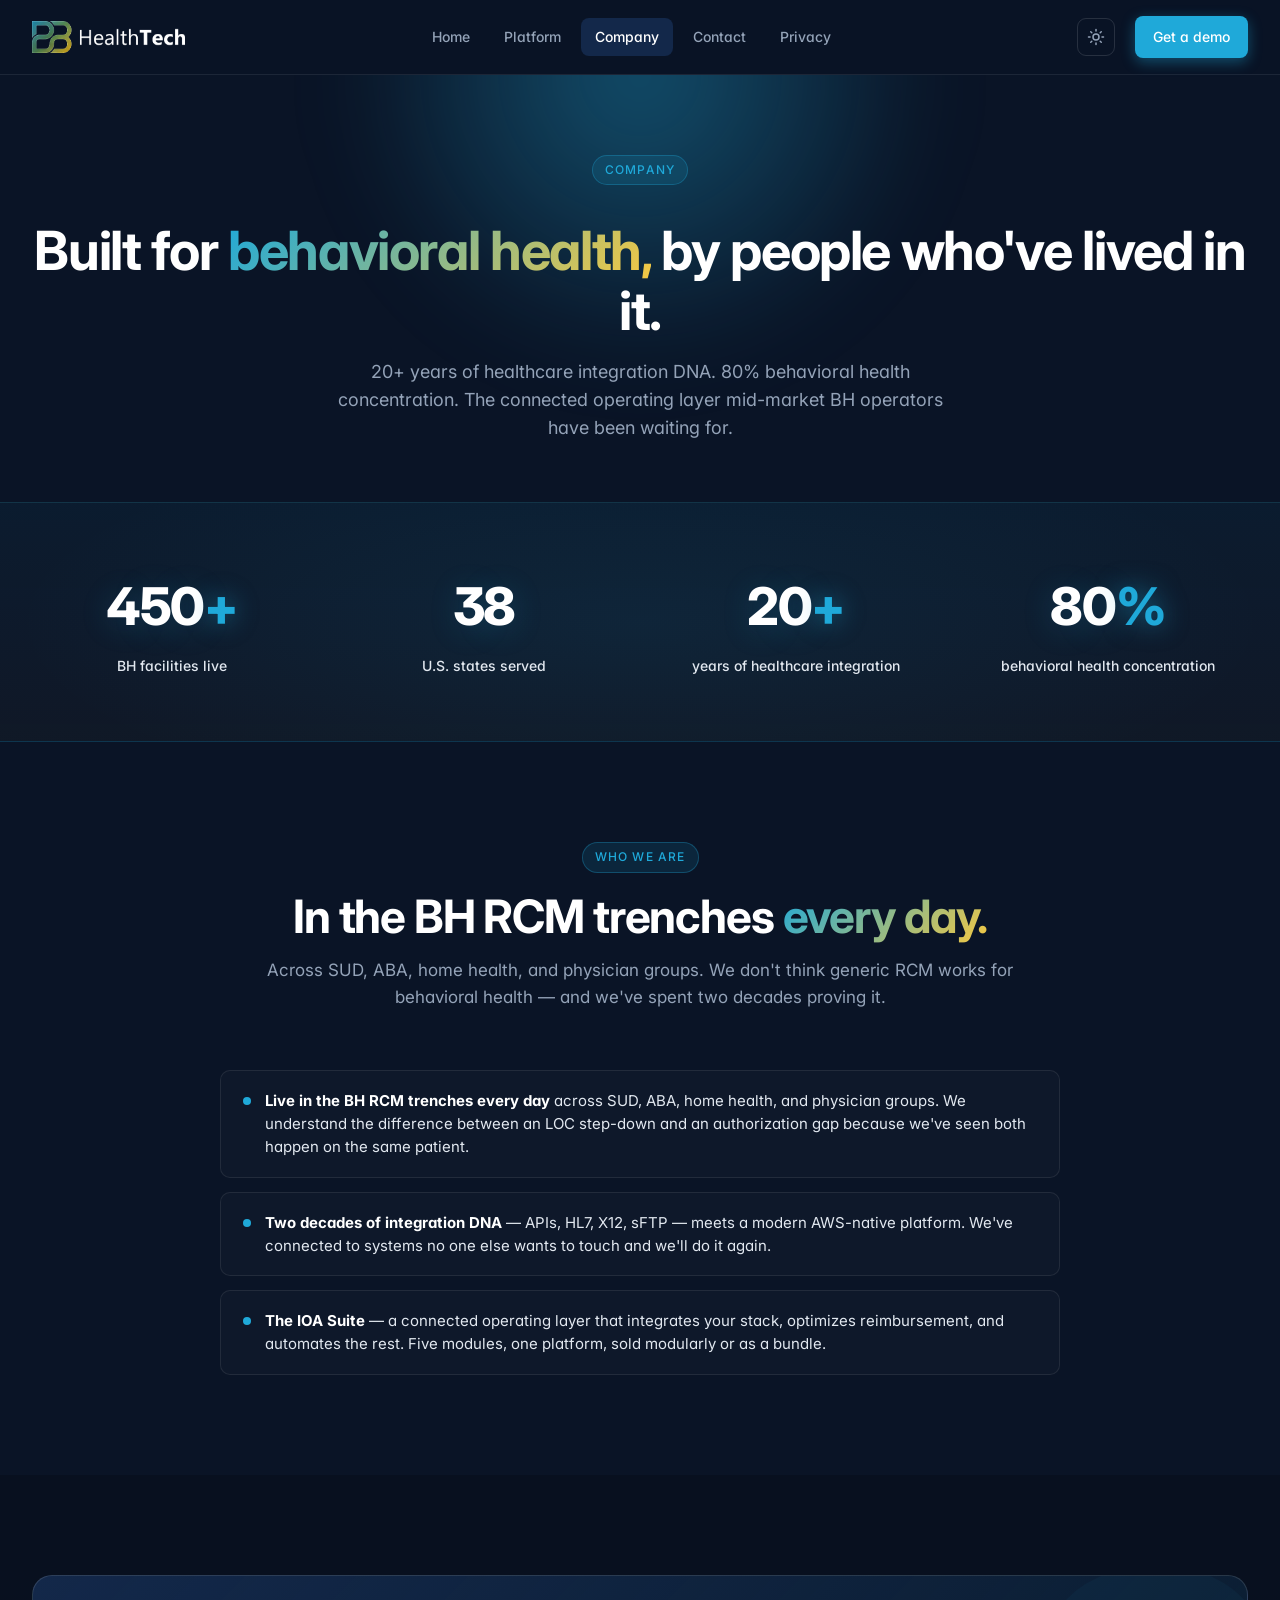
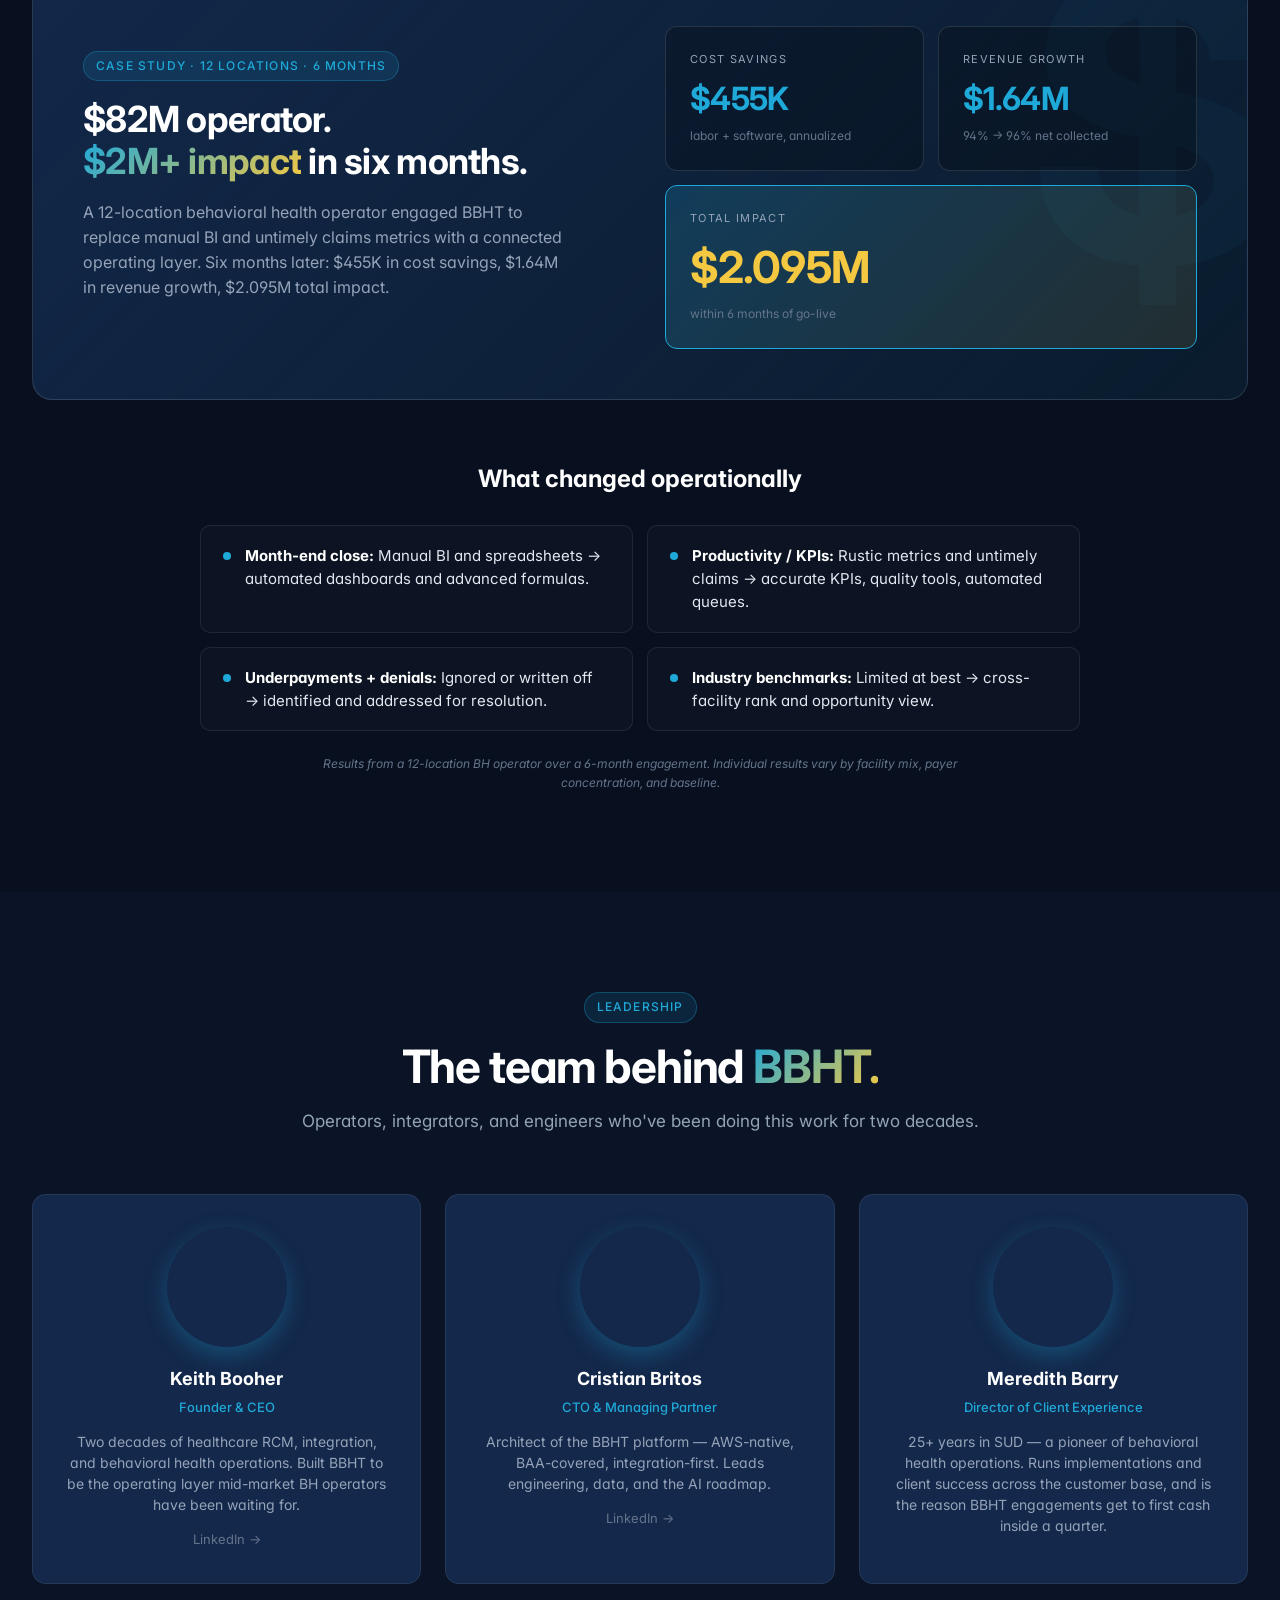
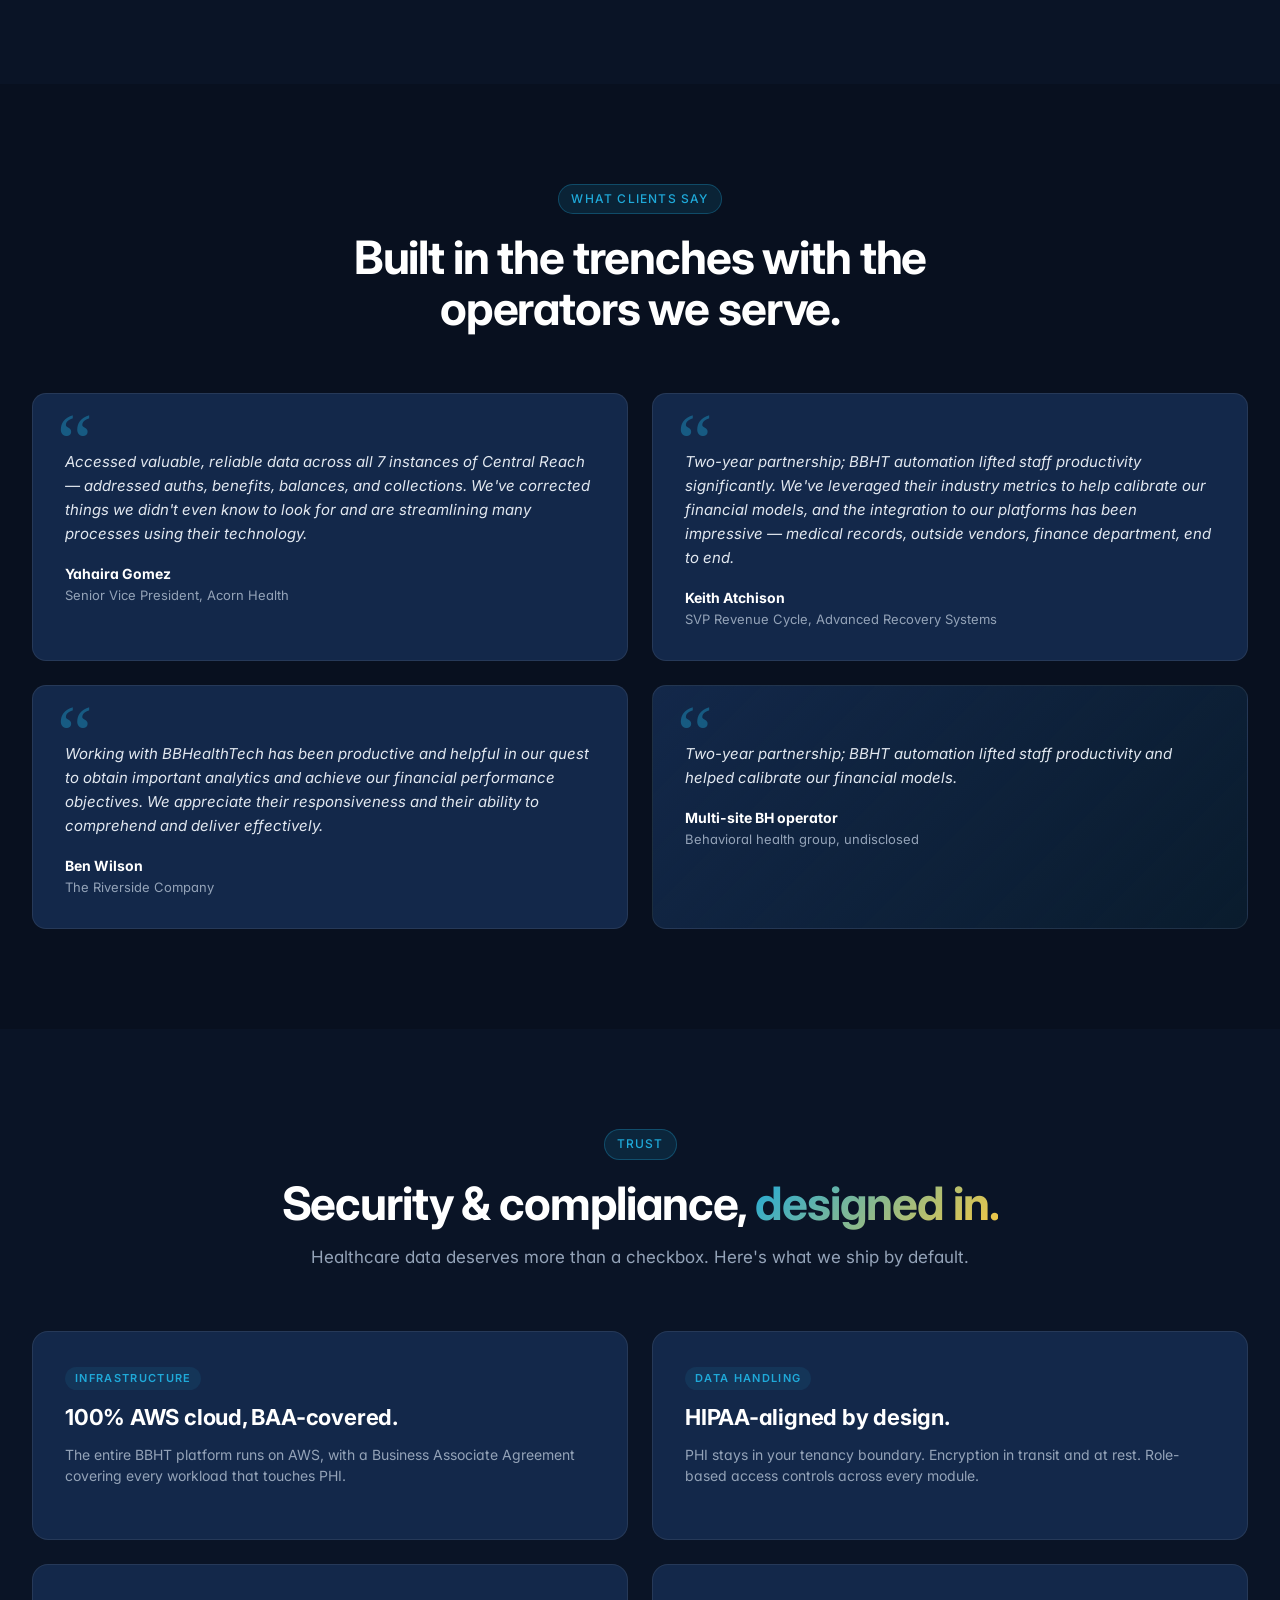
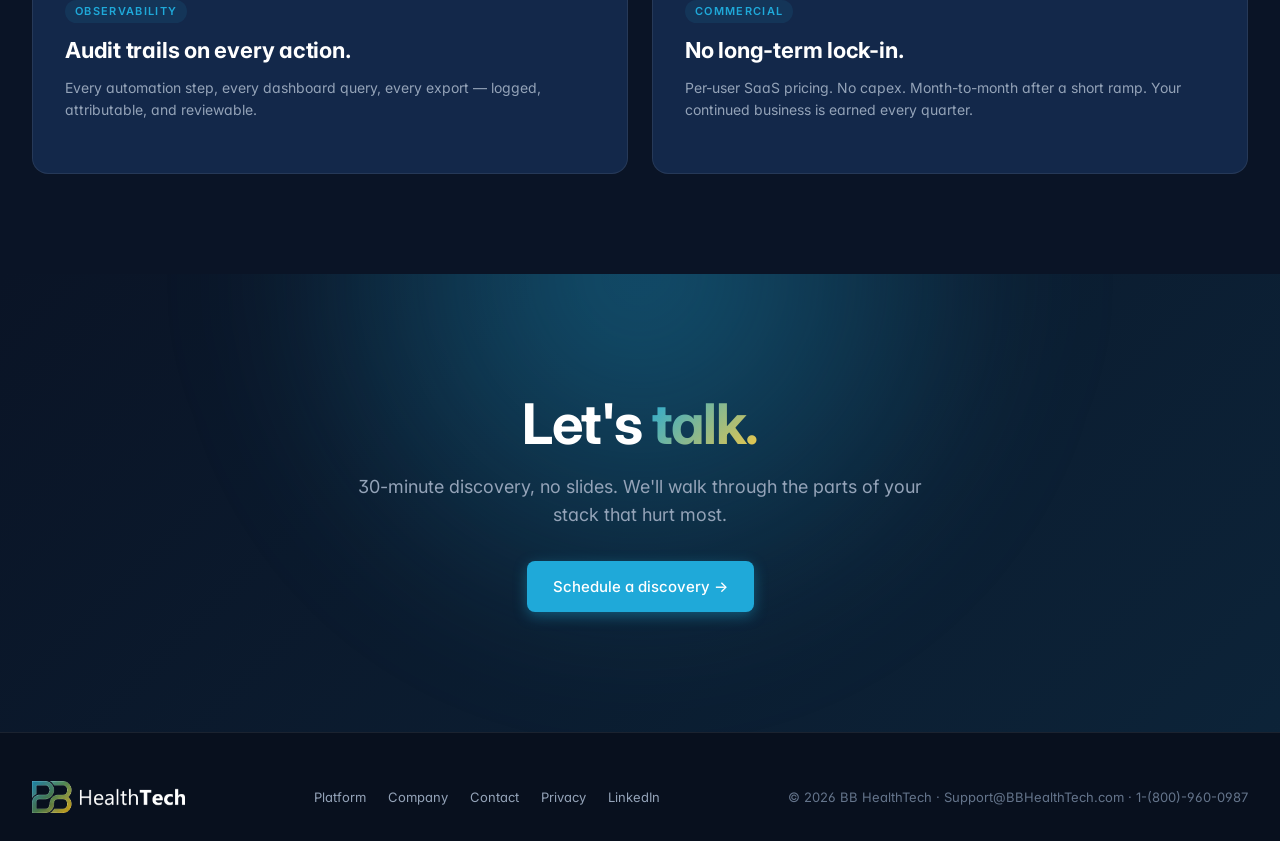
==== commit 2486d299: "Fix hover effects and border-color on client testimonials" ====
--- a/company.html
+++ b/company.html
@@ -142,7 +142,7 @@
         <p>Working with BBHealthTech has been productive and helpful in our quest to obtain important analytics and achieve our financial performance objectives. We appreciate their responsiveness and their ability to comprehend and deliver effectively.</p>
         <div class="who"><b>Ben Wilson</b>The Riverside Company</div>
       </div>
-      <div class="testimonial" style="background:linear-gradient(135deg,var(--surface) 0%,rgba(31,169,217,.08) 100%);border-color:var(--cyan)">
+      <div class="testimonial" style="background:linear-gradient(135deg,var(--surface) 0%,rgba(31,169,217,.08) 100%)">
         <p>Two-year partnership; BBHT automation lifted staff productivity and helped calibrate our financial models.</p>
         <div class="who"><b>Multi-site BH operator</b>Behavioral health group, undisclosed</div>
       </div>
--- a/styles.css
+++ b/styles.css
@@ -248,7 +248,8 @@
 
 /* ---------- TESTIMONIAL ---------- */
 .testimonial-grid{display:grid;grid-template-columns:repeat(2,1fr);gap:24px}
-.testimonial{background:var(--surface);border:1px solid var(--line);border-radius:14px;padding:32px;position:relative}
+.testimonial{background:var(--surface);border:1px solid var(--line);border-radius:14px;padding:32px;position:relative;transition:all .2s}
+.testimonial:hover{border-color:var(--cyan);transform:translateY(-3px)}
 .testimonial::before{content:"\201C";position:absolute;top:8px;left:24px;font-size:80px;color:var(--cyan);line-height:1;opacity:.4;font-family:Georgia,serif}
 .testimonial p{margin:24px 0 18px;color:var(--text);font-size:15px;line-height:1.6;font-style:italic}
 .testimonial .who{color:var(--text-2);font-size:13px;line-height:1.4}
